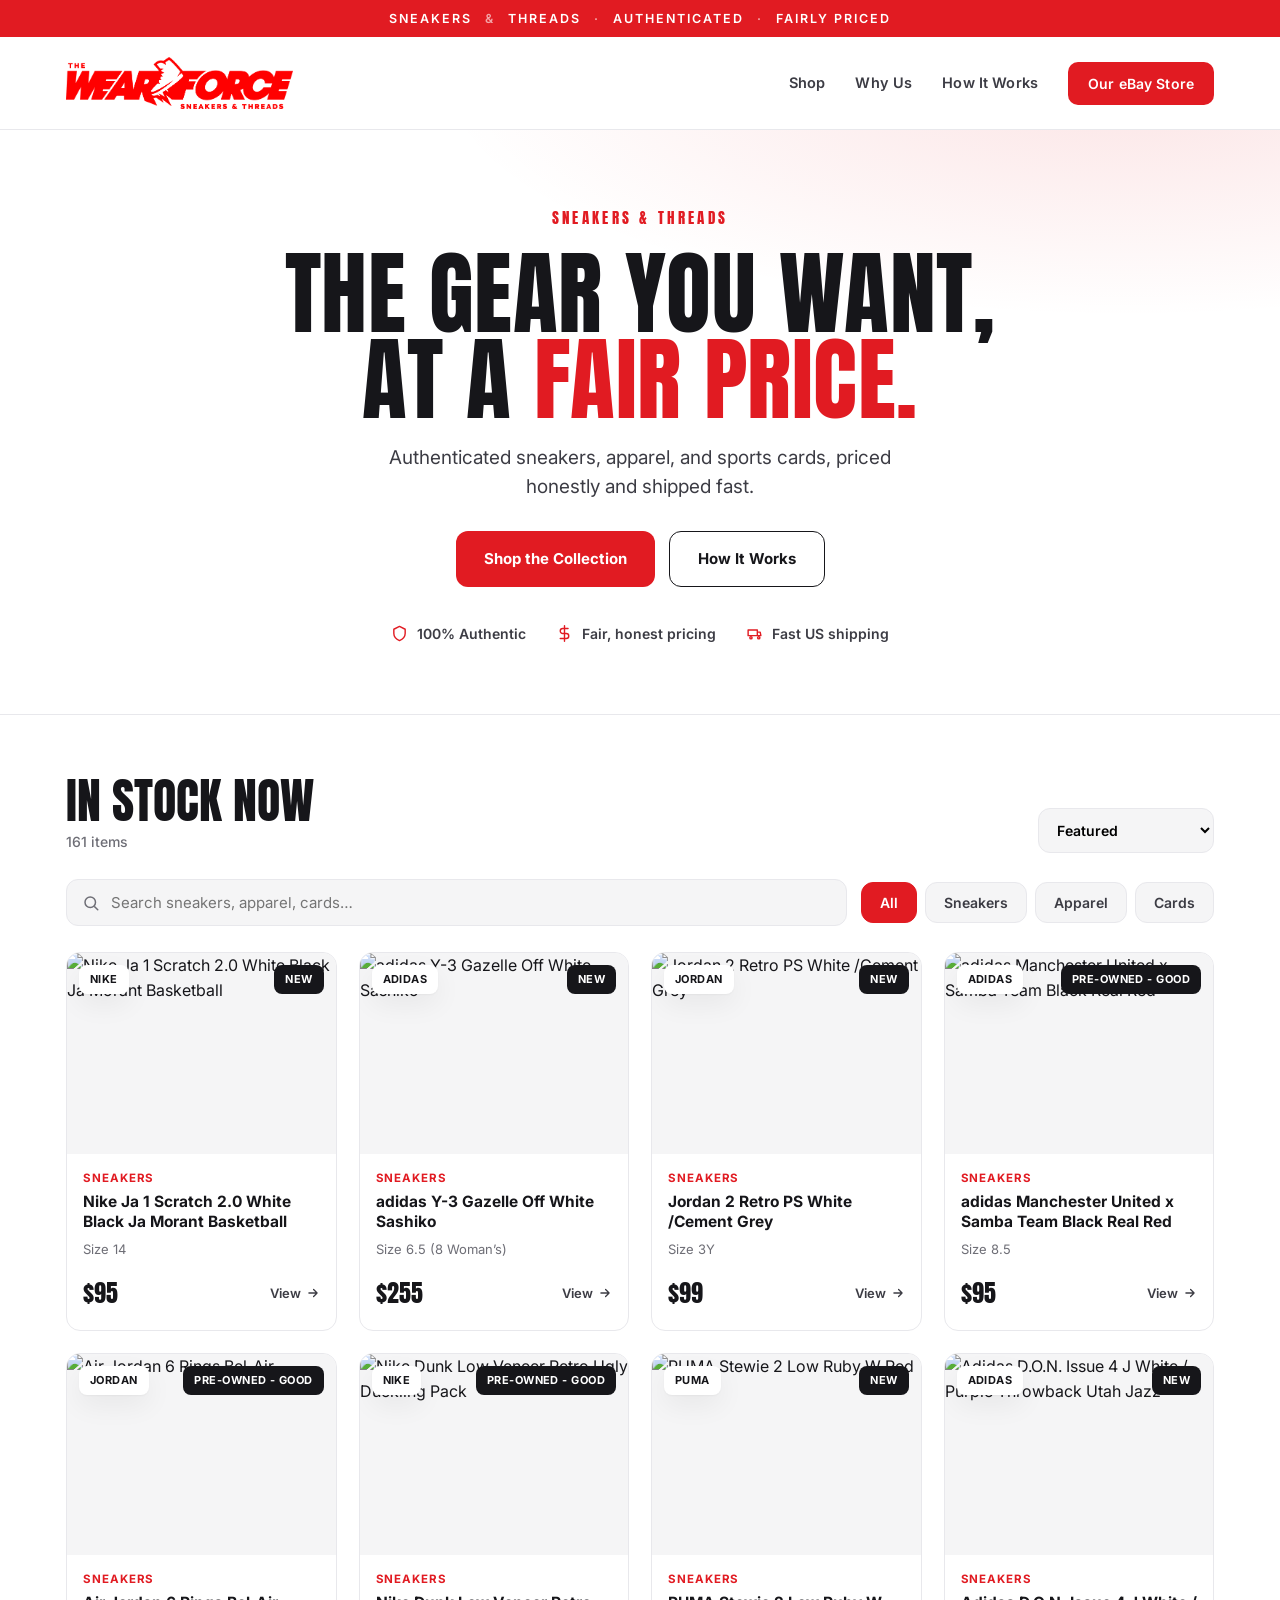
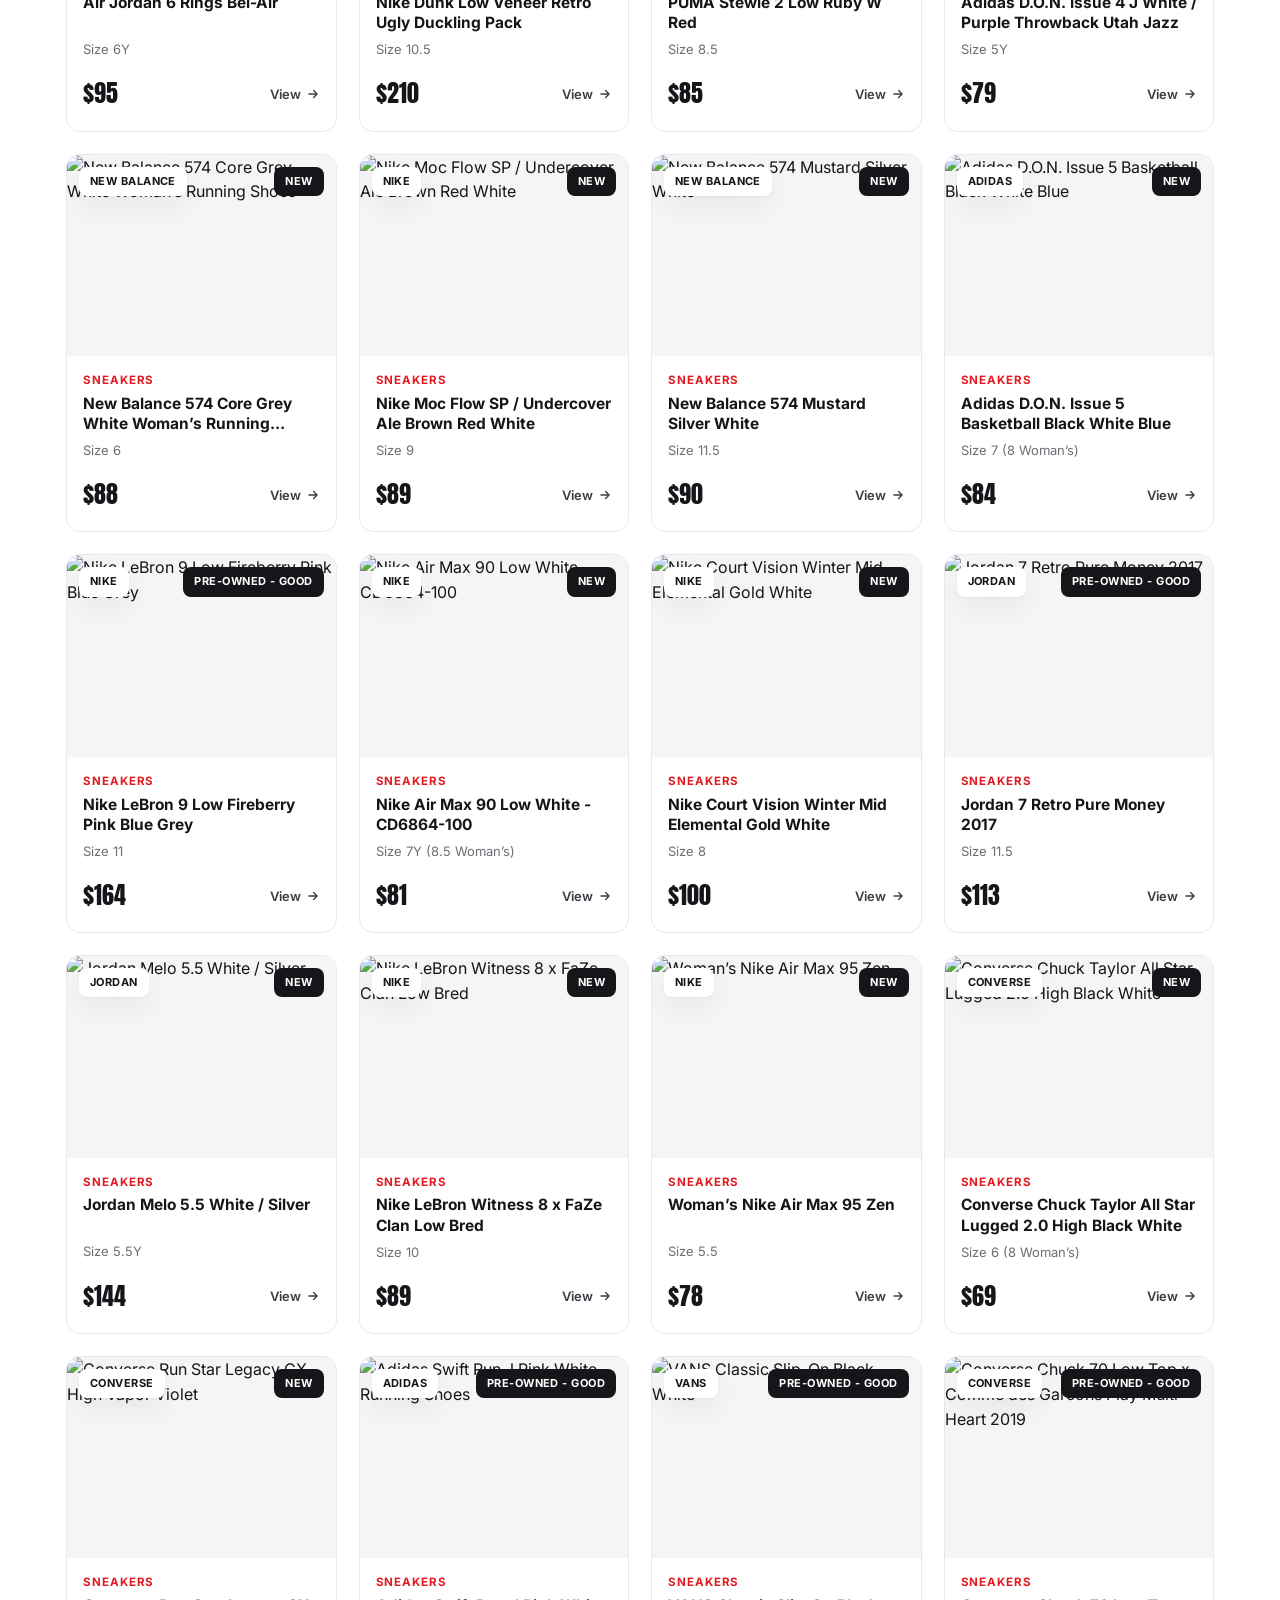
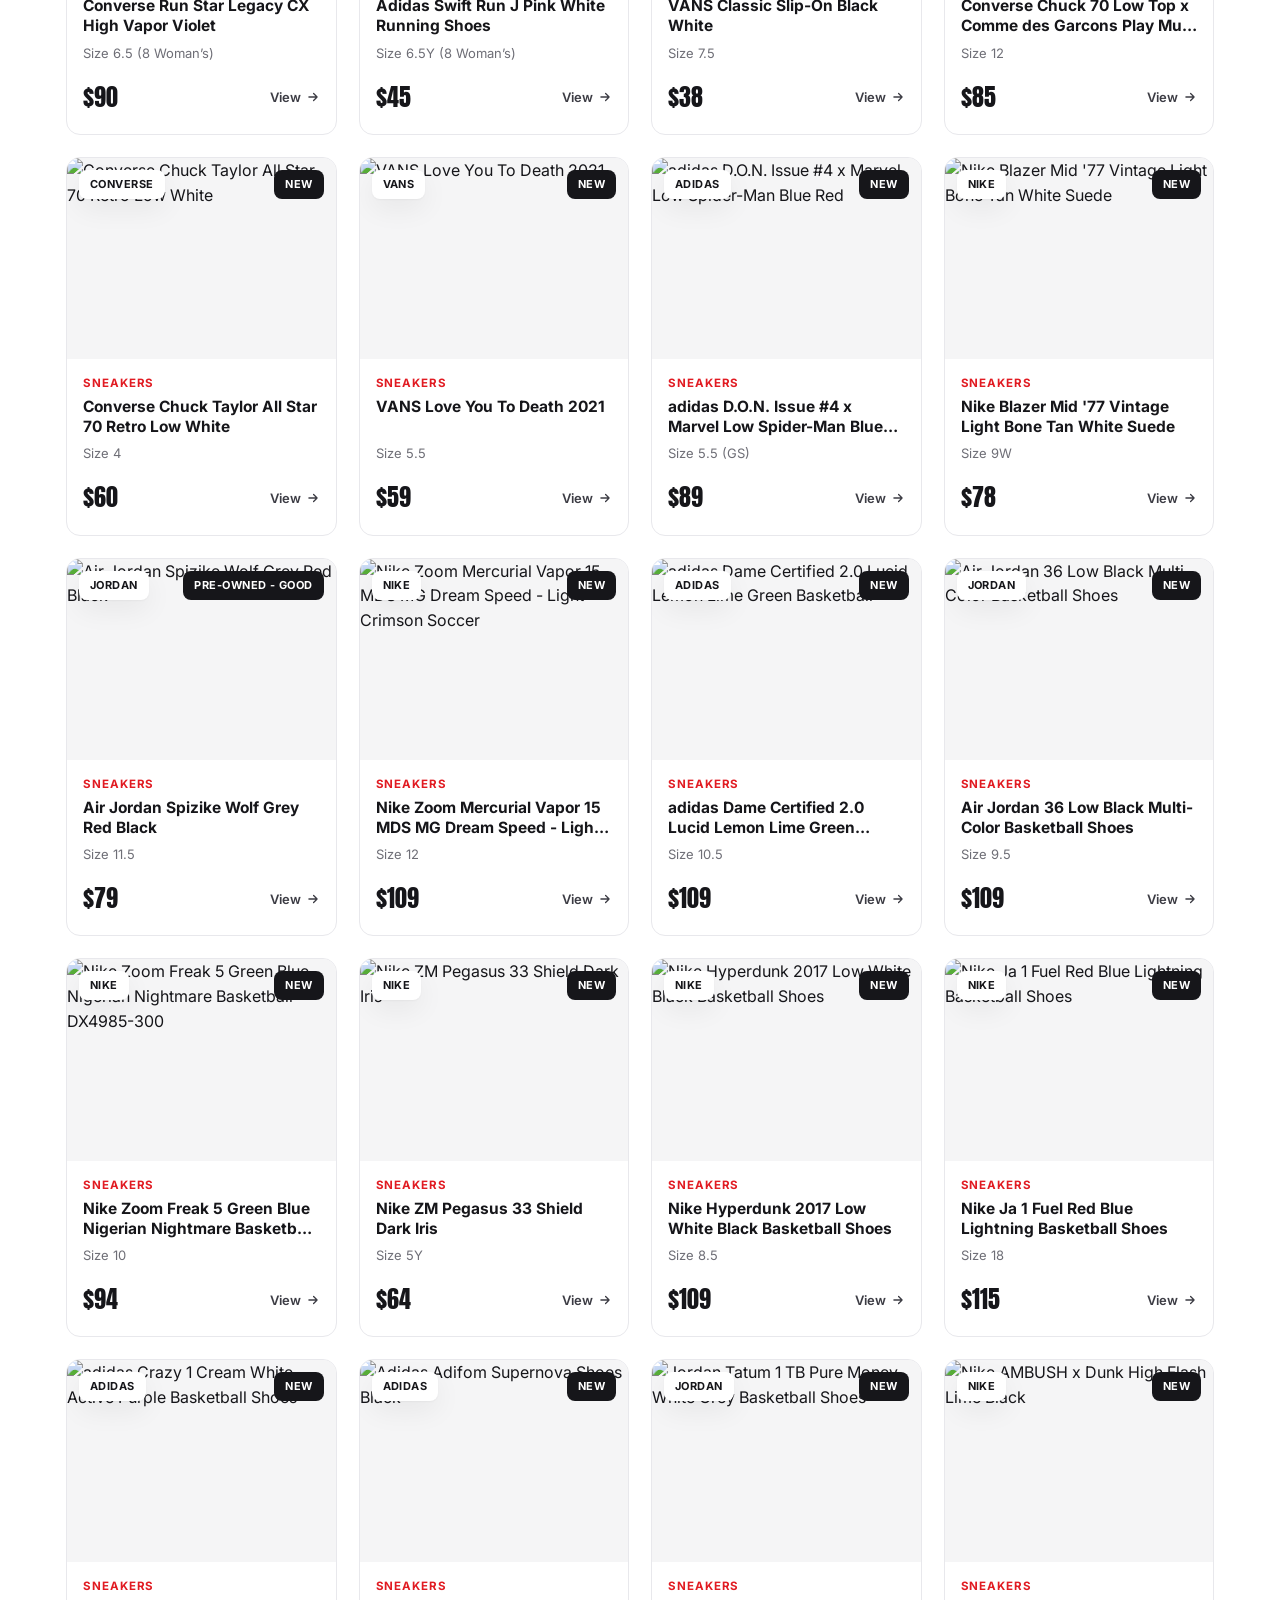
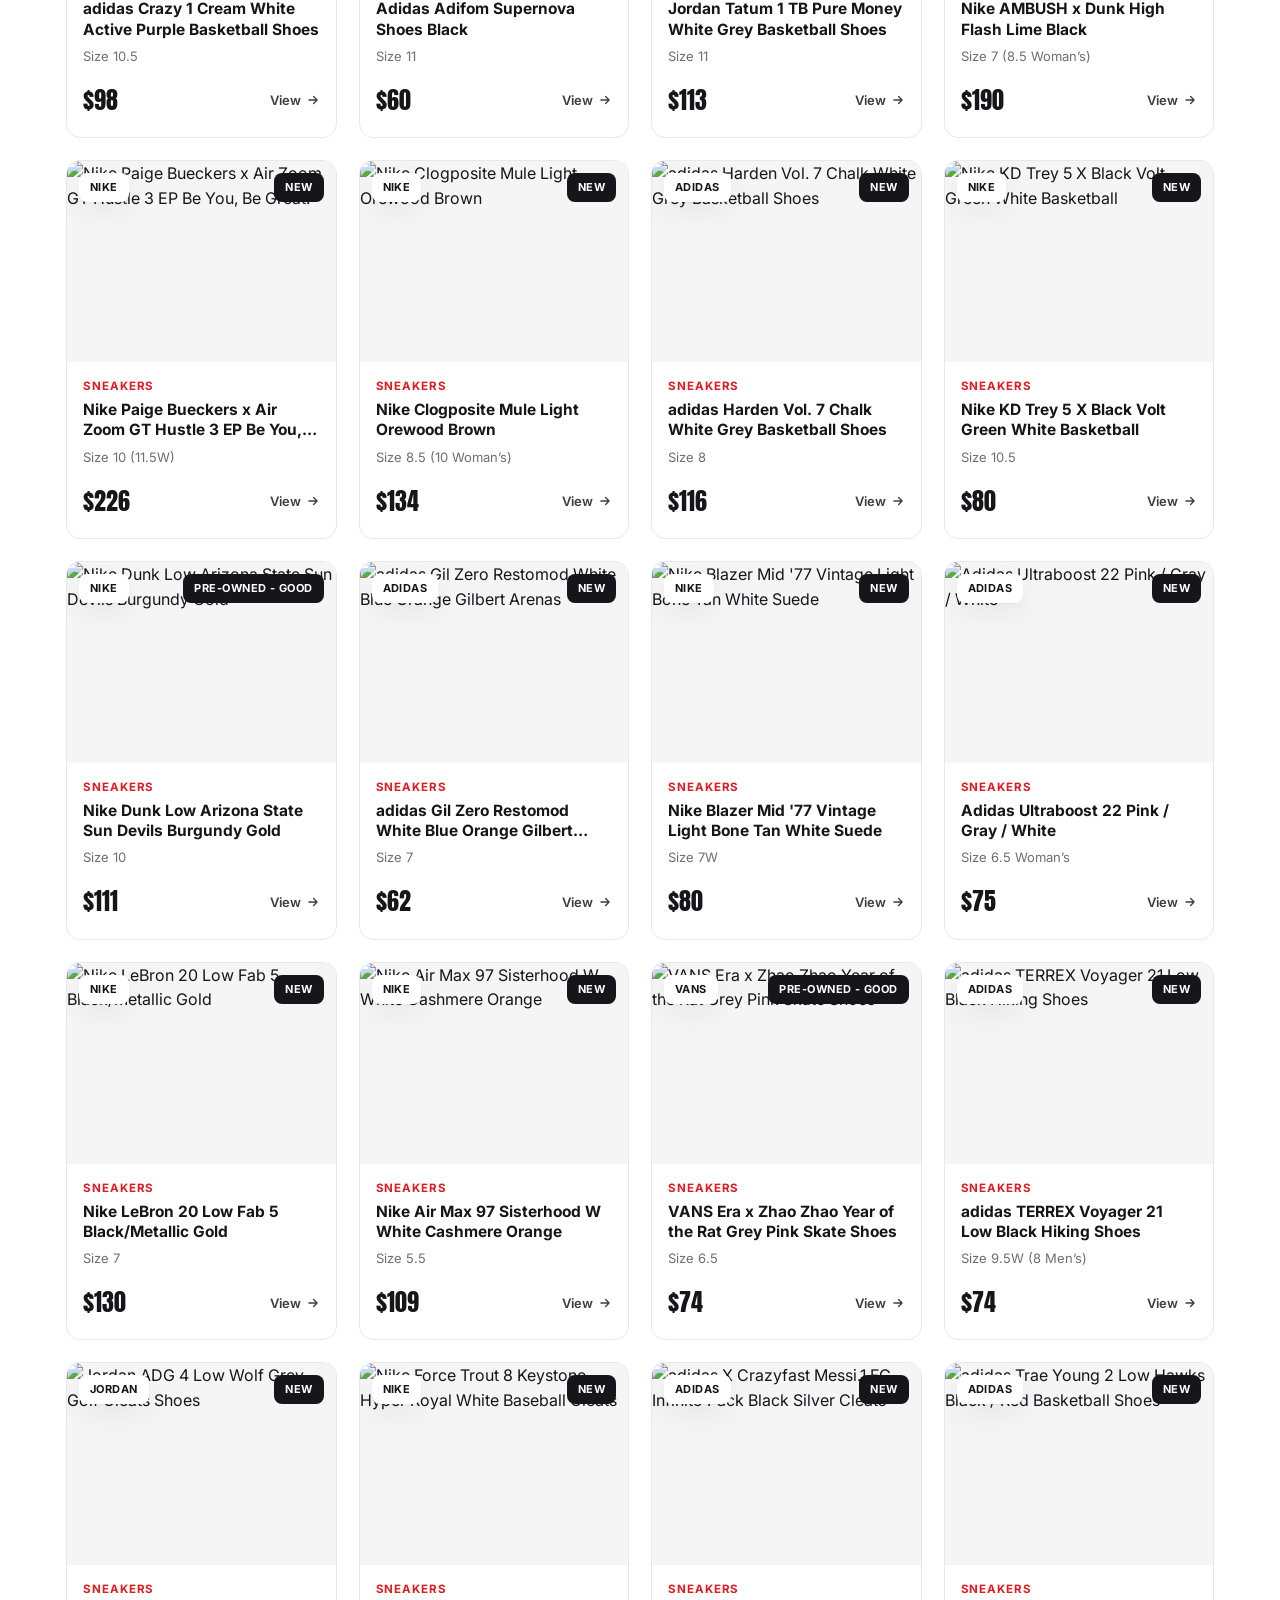
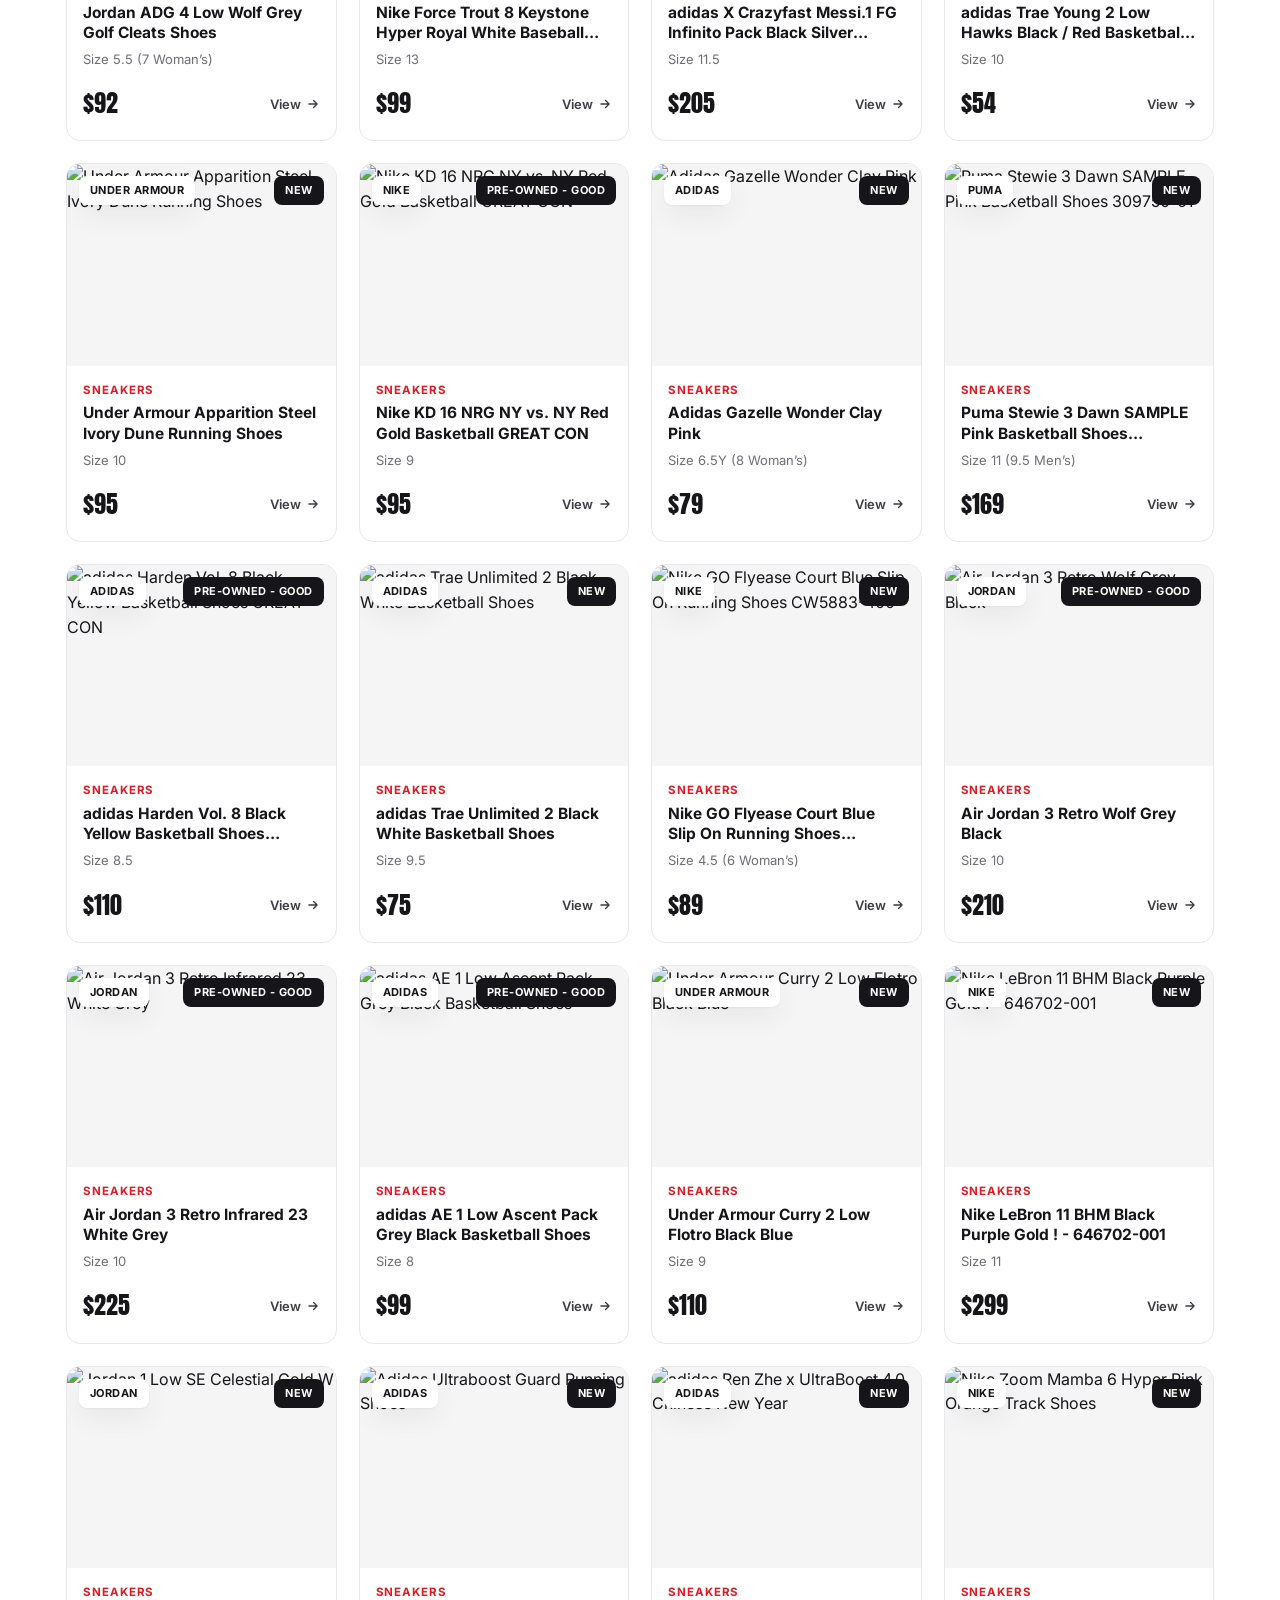
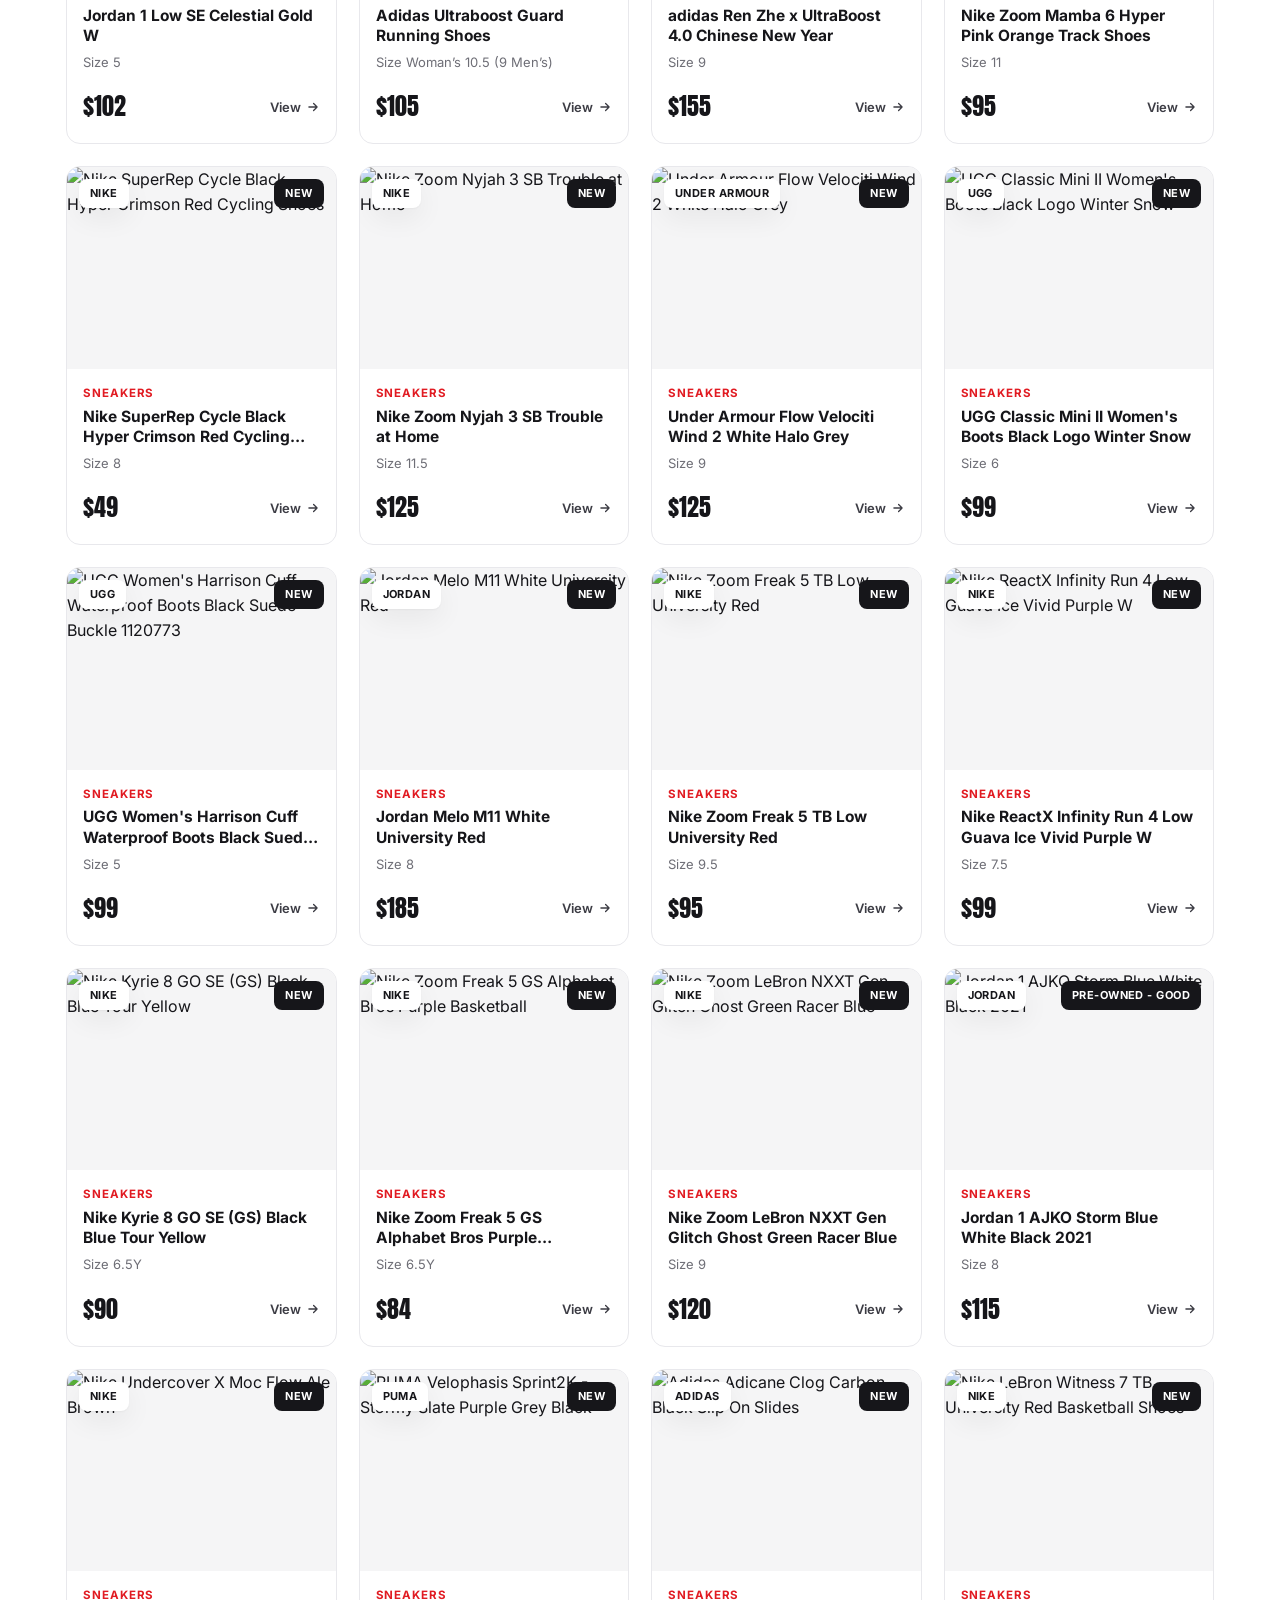
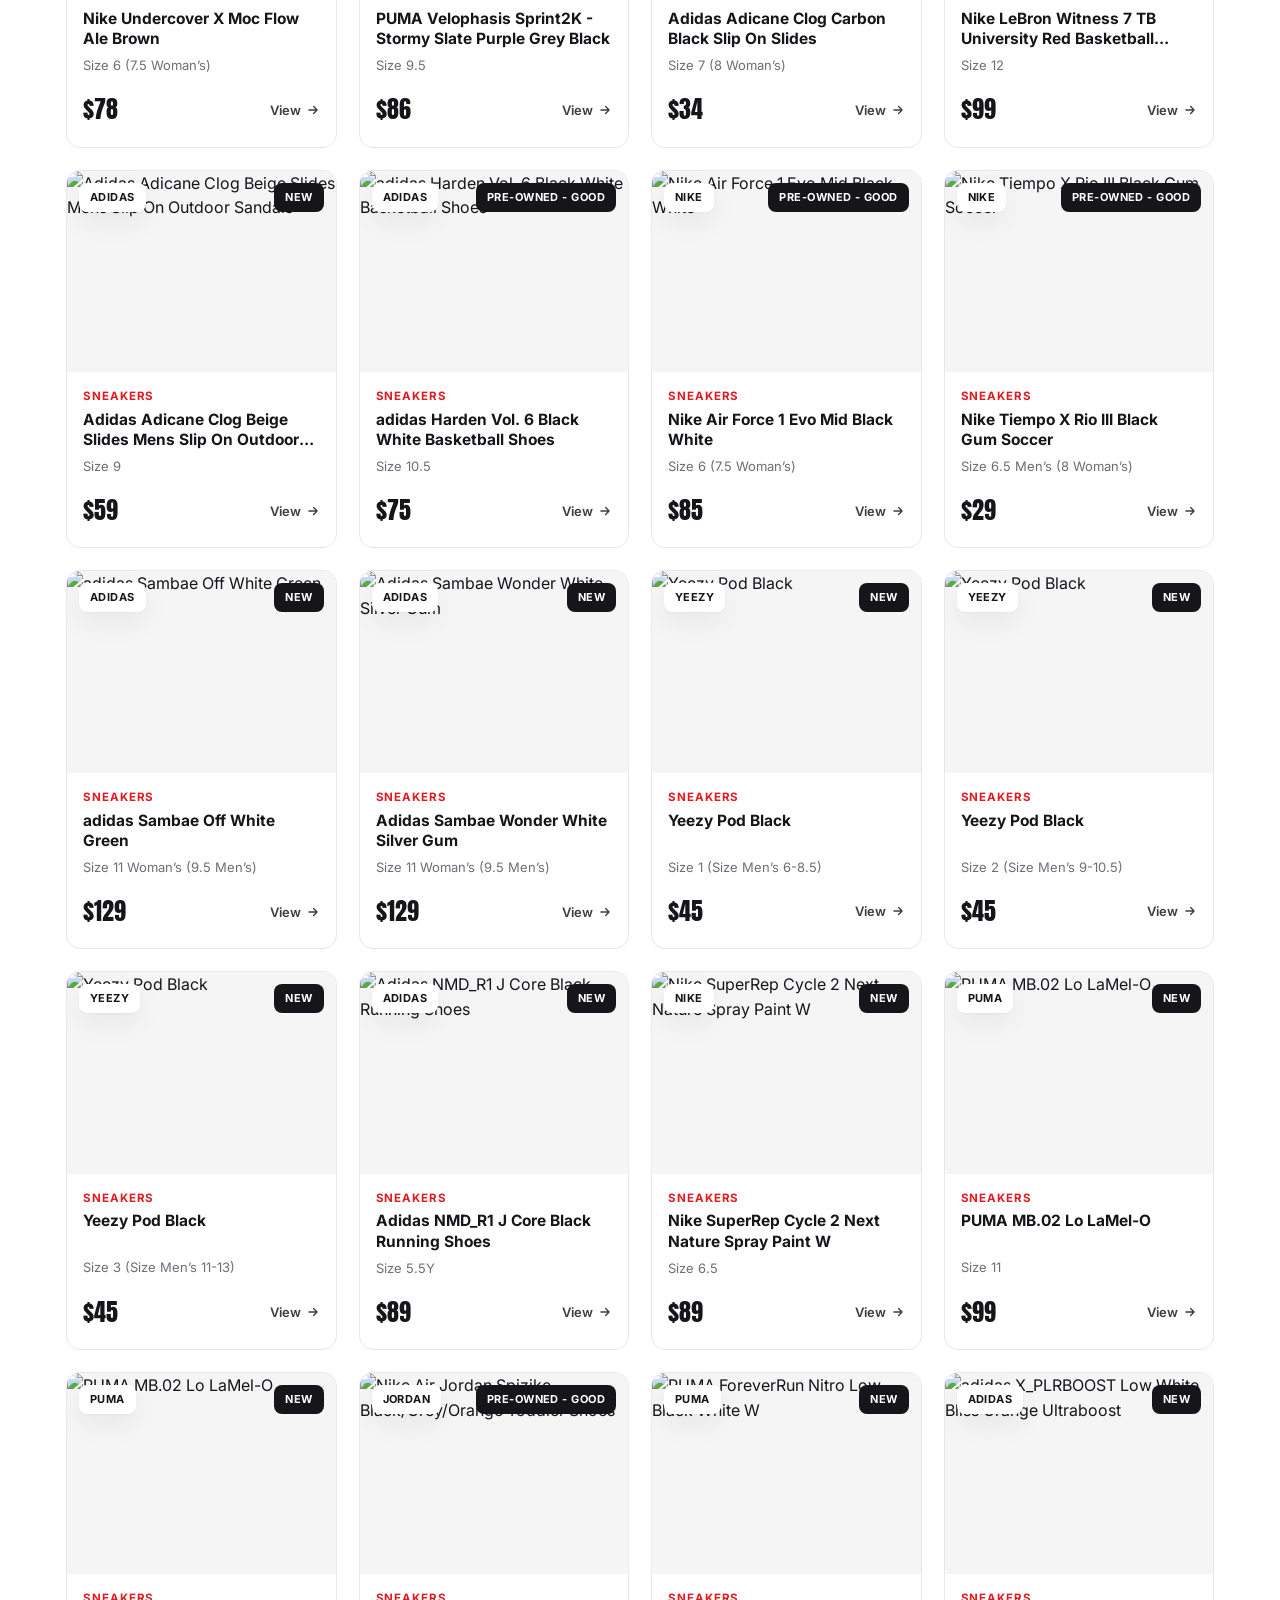
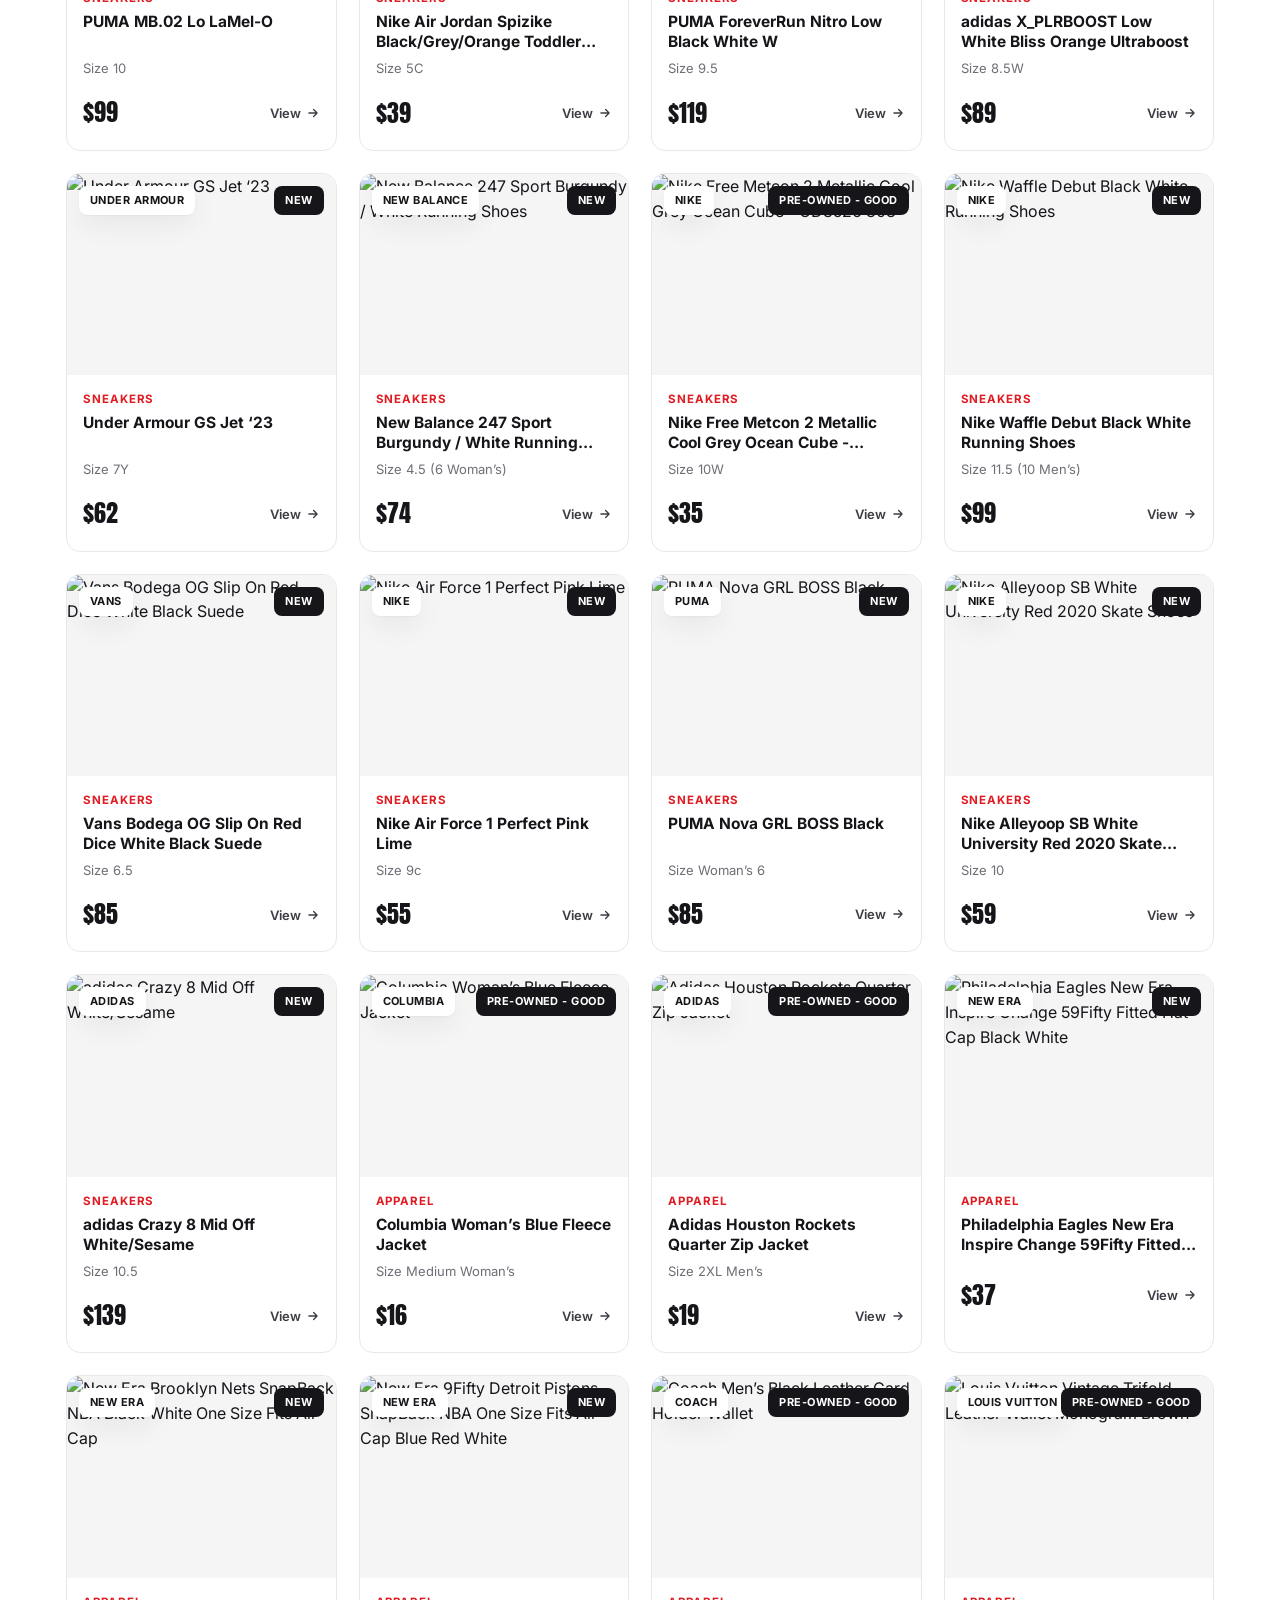
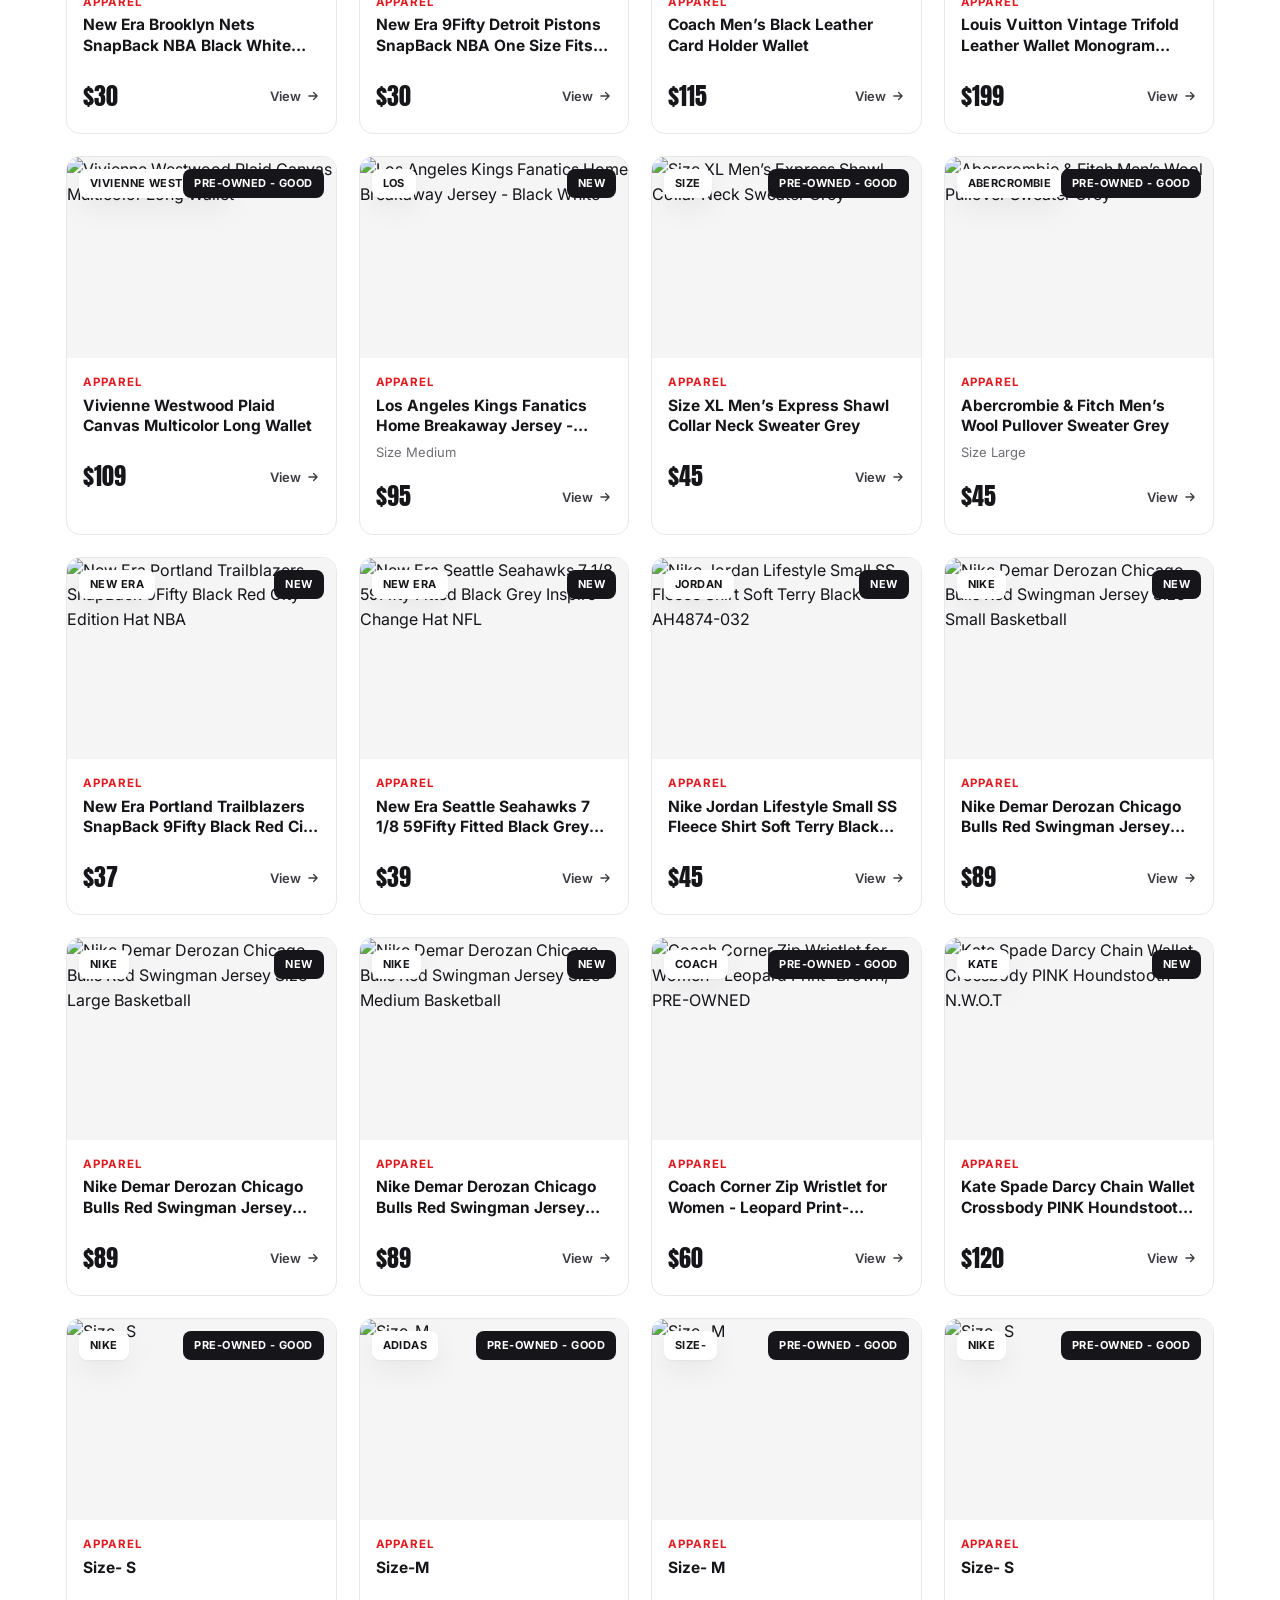
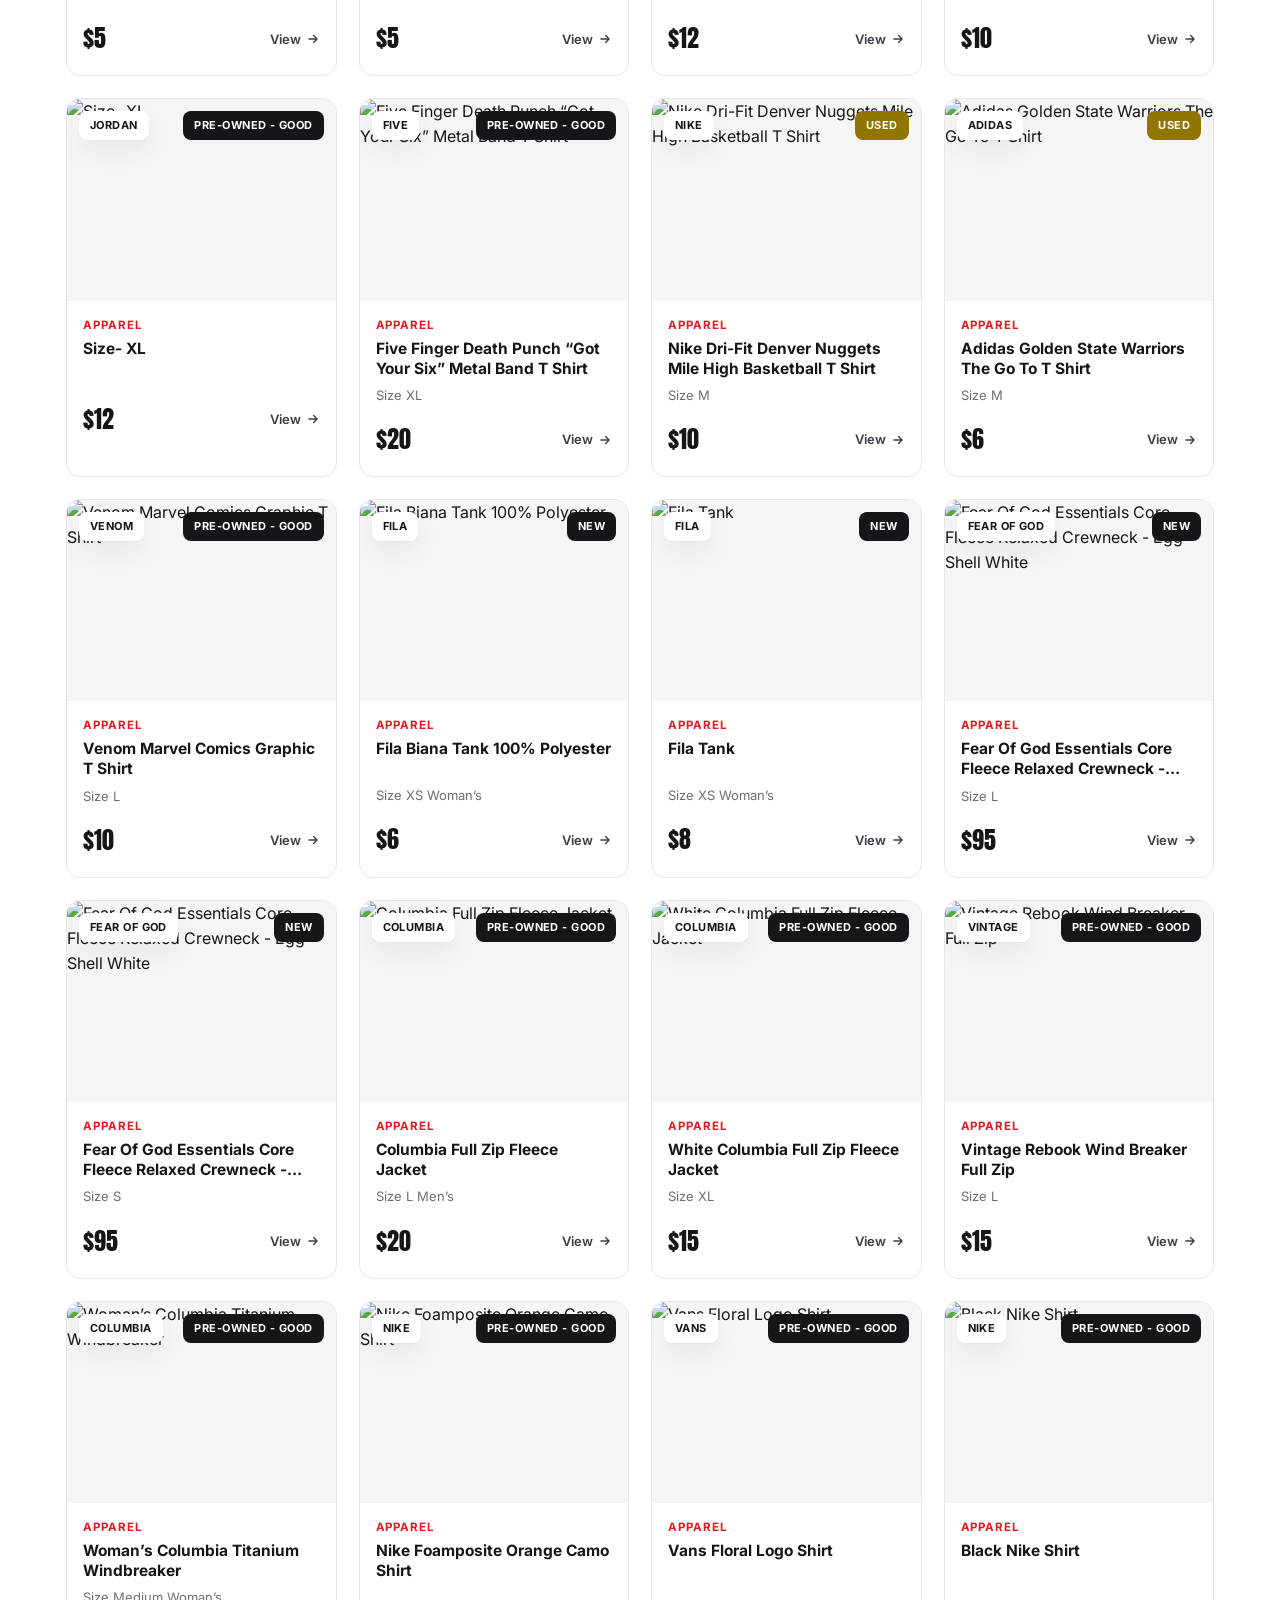
==== site/index.html @ 1d606cc2 "The Wearforce storefront + eBay auto-sync Static storefront that mirrors thewearforce eBay listings," ====
<!DOCTYPE html>
<html lang="en">
<head>
  <meta charset="UTF-8">
  <meta name="viewport" content="width=device-width, initial-scale=1.0">
  <title>The Wearforce — Sneakers & Threads</title>
  <meta name="description" content="The Wearforce: authenticated sneakers, apparel, and sports cards at fair, honest prices. Shipped fast with buyer protection on every order.">
  <link rel="preconnect" href="https://fonts.googleapis.com">
  <link rel="preconnect" href="https://fonts.gstatic.com" crossorigin>
  <link href="https://fonts.googleapis.com/css2?family=Anton&family=Inter:wght@400;500;600;700&display=swap" rel="stylesheet">
  <link rel="stylesheet" href="css/styles.css">
</head>
<body>

  <!-- Motto bar -->
  <div class="topbar">Sneakers <span class="dot">&amp;</span> Threads <span class="dot">·</span> Authenticated <span class="dot">·</span> Fairly Priced</div>

  <!-- Header -->
  <header class="site-header">
    <div class="wrap header-inner">
      <a class="brand-logo" href="index.html" aria-label="The Wearforce home">
        <img src="assets/wearforce-red.png" alt="The Wearforce — Sneakers & Threads">
      </a>
      <button class="nav-toggle" aria-label="Menu"><span></span><span></span><span></span></button>
      <nav class="main-nav">
        <a href="#shop">Shop</a>
        <a href="#why">Why Us</a>
        <a href="#how">How It Works</a>
        <a href="https://www.ebay.com/" target="_blank" rel="noopener" class="nav-ebay">Our eBay Store</a>
      </nav>
    </div>
  </header>

  <!-- Hero -->
  <section class="hero">
    <div class="wrap hero-inner">
      <span class="eyebrow">Sneakers &amp; Threads</span>
      <h1>The gear you want,<br>at a <span class="accent">fair price.</span></h1>
      <p>Authenticated sneakers, apparel, and sports cards, priced honestly and shipped fast.</p>
      <div class="hero-cta">
        <a href="#shop" class="btn btn-red">Shop the Collection</a>
        <a href="#how" class="btn btn-outline">How It Works</a>
      </div>
      <div class="hero-trust">
        <span>
          <svg width="17" height="17" viewBox="0 0 24 24" fill="none"><path d="M12 2l8 4v6c0 5-3.5 8-8 10-4.5-2-8-5-8-10V6l8-4z" stroke="currentColor" stroke-width="2" stroke-linejoin="round"/></svg>
          100% Authentic
        </span>
        <span>
          <svg width="17" height="17" viewBox="0 0 24 24" fill="none"><path d="M12 1v22M17 5H9.5a3.5 3.5 0 0 0 0 7h5a3.5 3.5 0 0 1 0 7H6" stroke="currentColor" stroke-width="2" stroke-linecap="round" stroke-linejoin="round"/></svg>
          Fair, honest pricing
        </span>
        <span>
          <svg width="17" height="17" viewBox="0 0 24 24" fill="none"><path d="M3 7h13v8H3zM16 10h4l1 5h-5z" stroke="currentColor" stroke-width="2" stroke-linejoin="round"/><circle cx="7" cy="18" r="1.6" stroke="currentColor" stroke-width="2"/><circle cx="18" cy="18" r="1.6" stroke="currentColor" stroke-width="2"/></svg>
          Fast US shipping
        </span>
      </div>
    </div>
  </section>

  <!-- Shop -->
  <section class="shop" id="shop">
    <div class="wrap">
      <div class="shop-head">
        <div>
          <h2>In Stock Now</h2>
          <div class="count" id="count">Loading…</div>
        </div>
        <div class="sort">
          <select id="sort" aria-label="Sort">
            <option value="featured">Featured</option>
            <option value="low">Price: Low to High</option>
            <option value="high">Price: High to Low</option>
          </select>
        </div>
      </div>

      <div class="toolbar">
        <div class="search">
          <svg width="18" height="18" viewBox="0 0 24 24" fill="none"><circle cx="11" cy="11" r="7" stroke="currentColor" stroke-width="2"/><path d="M21 21l-4-4" stroke="currentColor" stroke-width="2" stroke-linecap="round"/></svg>
          <input id="search" type="search" placeholder="Search sneakers, apparel, cards…" autocomplete="off">
        </div>
        <div class="chips" id="chips"></div>
      </div>

      <div class="grid" id="grid"></div>
    </div>
  </section>

  <!-- Why The Wearforce -->
  <section class="value" id="why">
    <div class="wrap">
      <div class="value-head">
        <h2>Why The Wearforce</h2>
        <p>Sneakers, threads, and cards from someone who actually cares about getting you a fair deal.</p>
      </div>
      <div class="value-grid">
        <div class="value-card">
          <div class="ic"><svg width="22" height="22" viewBox="0 0 24 24" fill="none"><path d="M12 1v22M17 5H9.5a3.5 3.5 0 0 0 0 7h5a3.5 3.5 0 0 1 0 7H6" stroke="currentColor" stroke-width="2" stroke-linecap="round" stroke-linejoin="round"/></svg></div>
          <h3>Fair prices, always</h3>
          <p>Honest pricing on the pieces you want. You get a good deal, not a markup for the hype.</p>
        </div>
        <div class="value-card">
          <div class="ic"><svg width="22" height="22" viewBox="0 0 24 24" fill="none"><path d="M12 2l8 4v6c0 5-3.5 8-8 10-4.5-2-8-5-8-10V6l8-4z" stroke="currentColor" stroke-width="2" stroke-linejoin="round"/><path d="M9 12l2 2 4-4" stroke="currentColor" stroke-width="2" stroke-linecap="round" stroke-linejoin="round"/></svg></div>
          <h3>Authentic, guaranteed</h3>
          <p>Every sneaker, piece of apparel, and card is checked before it ships. The real deal, every time.</p>
        </div>
        <div class="value-card">
          <div class="ic"><svg width="22" height="22" viewBox="0 0 24 24" fill="none"><path d="M3 7h13v8H3zM16 10h4l1 5h-5z" stroke="currentColor" stroke-width="2" stroke-linejoin="round"/><circle cx="7" cy="18" r="1.6" stroke="currentColor" stroke-width="2"/><circle cx="18" cy="18" r="1.6" stroke="currentColor" stroke-width="2"/></svg></div>
          <h3>Shipped fast</h3>
          <p>Most orders go out within one business day, with buyer protection on every purchase.</p>
        </div>
      </div>
    </div>
  </section>

  <!-- How it works -->
  <section class="shop" id="how">
    <div class="wrap">
      <div class="shop-head"><h2>How It Works</h2></div>
      <div class="value-grid">
        <div class="value-card">
          <div class="card-cat">Step 01</div>
          <h3 class="display" style="font-size:20px;margin:8px 0 7px;">Browse the collection</h3>
          <p style="color:var(--ink-soft);font-size:14.5px;margin:0;">Sneakers, threads, and cards in one place, updated automatically as new pieces land.</p>
        </div>
        <div class="value-card">
          <div class="card-cat">Step 02</div>
          <h3 class="display" style="font-size:20px;margin:8px 0 7px;">Tap buy</h3>
          <p style="color:var(--ink-soft);font-size:14.5px;margin:0;">Checkout is handled securely through our trusted marketplace partner.</p>
        </div>
        <div class="value-card">
          <div class="card-cat">Step 03</div>
          <h3 class="display" style="font-size:20px;margin:8px 0 7px;">Laced up fast</h3>
          <p style="color:var(--ink-soft);font-size:14.5px;margin:0;">Your order ships quick, fairly priced and backed by buyer protection.</p>
        </div>
      </div>
    </div>
  </section>

  <!-- Footer -->
  <footer class="site-footer">
    <div class="wrap">
      <div class="footer-top">
        <div class="footer-brand">
          <img src="assets/wearforce-white.png" alt="The Wearforce">
          <p>Sneakers &amp; threads. Authenticated sneakers, apparel, and sports cards at fair prices, shipped fast.</p>
        </div>
        <div class="footer-col">
          <h4>Shop</h4>
          <a href="#shop">Sneakers</a>
          <a href="#shop">Apparel</a>
          <a href="#shop">Cards</a>
          <a href="#shop">All Items</a>
        </div>
        <div class="footer-col">
          <h4>Company</h4>
          <a href="#why">Why Us</a>
          <a href="#how">How It Works</a>
          <a href="#">Authenticity</a>
          <a href="#">Contact</a>
        </div>
        <div class="footer-col">
          <h4>Find Us</h4>
          <a href="https://www.ebay.com/" target="_blank" rel="noopener">eBay Store</a>
          <a href="#">Instagram</a>
        </div>
      </div>
      <div class="footer-bottom">
        <span>© 2026 The Wearforce. All rights reserved.</span>
        <span>Sneakers &amp; Threads · Authenticity guaranteed.</span>
      </div>
    </div>
  </footer>

  <script src="js/store.js"></script>
</body>
</html>
---- site/css/styles.css ----
/* ============================================================
   THE WEARFORCE — storefront styles
   Look: bold red & white retail. White base, red as the signature.
   Type: Anton (display) + Inter (body).
   ============================================================ */

:root {
  --red: #E11B22;
  --red-dark: #B5141A;
  --red-deep: #A8121A;
  --ink: #16161A;
  --ink-soft: #3C3C44;
  --paper: #FFFFFF;
  --bg: #FFFFFF;
  --soft: #F5F5F6;        /* subtle grey fill on white */
  --muted: #6E6E76;
  --line: #E8E8EC;        /* neutral hairline */
  --radius: 14px;
  --shadow: 0 1px 2px rgba(0,0,0,.04), 0 10px 28px rgba(0,0,0,.06);
  --shadow-lg: 0 18px 48px rgba(0,0,0,.14);
  --max: 1200px;
  --font-display: "Anton", system-ui, sans-serif;
  --font-body: "Inter", system-ui, -apple-system, sans-serif;
}

* { box-sizing: border-box; }
html { scroll-behavior: smooth; }
body {
  margin: 0;
  font-family: var(--font-body);
  color: var(--ink);
  background: var(--bg);
  -webkit-font-smoothing: antialiased;
  line-height: 1.55;
}
a { color: inherit; text-decoration: none; }
img { max-width: 100%; display: block; }

.wrap { width: 100%; max-width: var(--max); margin: 0 auto; padding: 0 26px; }
.display { font-family: var(--font-display); font-weight: 400; text-transform: uppercase; letter-spacing: .01em; line-height: .98; }

/* ---------- Top motto bar ---------- */
.topbar {
  background: var(--red);
  color: #fff;
  text-align: center;
  font-size: 12.5px;
  font-weight: 600;
  letter-spacing: .16em;
  text-transform: uppercase;
  padding: 9px 16px;
}
.topbar .dot { color: rgba(255,255,255,.6); margin: 0 8px; }

/* ---------- Header ---------- */
.site-header {
  position: sticky;
  top: 0;
  z-index: 50;
  background: rgba(255,255,255,.92);
  backdrop-filter: saturate(180%) blur(12px);
  border-bottom: 1px solid var(--line);
}
.header-inner {
  display: flex;
  align-items: center;
  justify-content: space-between;
  gap: 24px;
  height: 92px;
}
.brand-logo img { height: 52px; width: auto; }
.main-nav { display: flex; align-items: center; gap: 30px; }
.main-nav a {
  font-weight: 600;
  font-size: 14.5px;
  letter-spacing: .01em;
  color: var(--ink-soft);
  transition: color .15s;
}
.main-nav a:hover { color: var(--red); }
.nav-ebay {
  background: var(--red);
  color: #fff !important;
  padding: 11px 20px;
  border-radius: 10px;
  font-size: 14px !important;
  transition: background .15s, transform .12s;
}
.nav-ebay:hover { background: var(--red-dark); transform: translateY(-1px); }
.nav-toggle { display: none; background: none; border: 0; cursor: pointer; padding: 6px; }
.nav-toggle span { display: block; width: 24px; height: 2px; background: var(--ink); margin: 5px 0; }

/* ---------- Hero ---------- */
.hero {
  position: relative;
  background:
    radial-gradient(90% 70% at 88% -10%, rgba(225,27,34,.12), transparent 60%),
    var(--paper);
  text-align: center;
  border-bottom: 1px solid var(--line);
}
.hero-inner { position: relative; padding: 76px 0 70px; max-width: 800px; margin: 0 auto; }
.hero .eyebrow {
  display: inline-block;
  font-family: var(--font-display);
  font-weight: 400;
  font-size: 15px;
  letter-spacing: .22em;
  text-transform: uppercase;
  color: var(--red);
  margin-bottom: 20px;
}
.hero h1 {
  font-family: var(--font-display);
  font-weight: 400;
  text-transform: uppercase;
  letter-spacing: .005em;
  font-size: clamp(44px, 7.4vw, 92px);
  line-height: .94;
  margin: 0 0 20px;
}
.hero h1 .accent { color: var(--red); }
.hero p {
  font-size: clamp(16px, 2.1vw, 19px);
  color: var(--ink-soft);
  max-width: 540px;
  margin: 0 auto 30px;
}
.hero-cta { display: flex; gap: 14px; flex-wrap: wrap; justify-content: center; }
.hero-trust {
  display: flex;
  gap: 12px 30px;
  flex-wrap: wrap;
  justify-content: center;
  margin-top: 36px;
  font-size: 14px;
  font-weight: 600;
  color: var(--ink-soft);
}
.hero-trust span { display: inline-flex; align-items: center; gap: 9px; }
.hero-trust svg { color: var(--red); flex: none; }

/* ---------- Buttons ---------- */
.btn {
  display: inline-flex;
  align-items: center;
  justify-content: center;
  gap: 10px;
  font-family: var(--font-body);
  font-weight: 700;
  font-size: 15px;
  padding: 15px 28px;
  border-radius: 12px;
  border: 0;
  cursor: pointer;
  transition: transform .12s ease, background .15s, box-shadow .15s, border-color .15s, color .15s;
}
.btn:active { transform: translateY(1px); }
.btn-red { background: var(--red); color: #fff; }
.btn-red:hover { background: var(--red-dark); box-shadow: 0 10px 26px rgba(225,27,34,.3); }
.btn-outline { background: transparent; color: var(--ink); border: 1.5px solid var(--ink); }
.btn-outline:hover { background: var(--ink); color: #fff; }
.btn-white { background: #fff; color: var(--red); }
.btn-white:hover { background: #fff; box-shadow: 0 10px 26px rgba(0,0,0,.18); }
.btn-block { width: 100%; }

/* ---------- Shop ---------- */
.shop { padding: 62px 0 96px; background: var(--paper); }
.shop.alt { background: var(--soft); }
.shop-head {
  display: flex;
  align-items: flex-end;
  justify-content: space-between;
  flex-wrap: wrap;
  gap: 16px;
  margin-bottom: 26px;
}
.shop-head h2 {
  font-family: var(--font-display);
  font-weight: 400;
  text-transform: uppercase;
  font-size: clamp(30px, 5vw, 48px);
  margin: 0;
  line-height: 1;
}
.shop-head .count { color: var(--muted); font-weight: 500; font-size: 14px; margin-top: 6px; }

.toolbar { display: flex; gap: 14px; flex-wrap: wrap; align-items: center; margin-bottom: 26px; }
.search { position: relative; flex: 1 1 260px; min-width: 220px; }
.search svg { position: absolute; left: 16px; top: 50%; transform: translateY(-50%); color: var(--muted); }
.search input {
  width: 100%;
  padding: 13px 16px 13px 44px;
  border: 1px solid var(--line);
  border-radius: 12px;
  font-size: 15px;
  font-family: inherit;
  background: var(--soft);
  transition: border-color .15s, box-shadow .15s, background .15s;
}
.search input:focus {
  outline: none;
  background: #fff;
  border-color: var(--red);
  box-shadow: 0 0 0 4px rgba(225,27,34,.12);
}
.chips { display: flex; gap: 8px; flex-wrap: wrap; }
.chip {
  border: 1px solid var(--line);
  background: var(--soft);
  color: var(--ink-soft);
  font-family: inherit;
  font-weight: 600;
  font-size: 14px;
  padding: 11px 18px;
  border-radius: 12px;
  cursor: pointer;
  transition: all .15s;
}
.chip:hover { border-color: var(--ink); color: var(--ink); }
.chip.active { background: var(--red); color: #fff; border-color: var(--red); }
.sort select {
  font-family: inherit;
  font-weight: 600;
  font-size: 14px;
  padding: 12px 14px;
  border: 1px solid var(--line);
  border-radius: 12px;
  background: var(--soft);
  cursor: pointer;
}

/* ---------- Product grid ---------- */
.grid { display: grid; grid-template-columns: repeat(auto-fill, minmax(250px, 1fr)); gap: 22px; }
.card {
  background: #fff;
  border: 1px solid var(--line);
  border-radius: var(--radius);
  overflow: hidden;
  transition: transform .18s ease, box-shadow .18s ease, border-color .18s;
  display: flex;
  flex-direction: column;
}
.card:hover { transform: translateY(-4px); box-shadow: var(--shadow-lg); border-color: transparent; }
.card-media {
  position: relative;
  aspect-ratio: 4 / 3;
  display: flex;
  align-items: center;
  justify-content: center;
  overflow: hidden;
  background: var(--soft);
}
.card-media img { width: 100%; height: 100%; object-fit: cover; }
.ph { width: 100%; height: 100%; display: flex; align-items: center; justify-content: center; }
.ph svg { width: 52%; height: 52%; opacity: .92; }
.badge {
  position: absolute;
  font-size: 11px;
  font-weight: 700;
  letter-spacing: .04em;
  text-transform: uppercase;
  padding: 6px 11px;
  border-radius: 8px;
}
.badge-brand { top: 12px; left: 12px; background: #fff; color: var(--ink); box-shadow: var(--shadow); }
.badge-cond { top: 12px; right: 12px; background: var(--ink); color: #fff; }
.badge-cond.used { background: #927400; }
.card-body { padding: 16px 16px 18px; display: flex; flex-direction: column; gap: 4px; flex: 1; }
.card-cat { font-size: 11.5px; font-weight: 700; color: var(--red); letter-spacing: .08em; text-transform: uppercase; }
.card-title {
  font-family: var(--font-body);
  font-weight: 700;
  font-size: 15.5px;
  line-height: 1.3;
  color: var(--ink);
  display: -webkit-box;
  -webkit-line-clamp: 2;
  -webkit-box-orient: vertical;
  overflow: hidden;
  min-height: 40px;
}
.card-meta { font-size: 13px; color: var(--muted); margin-top: 2px; }
.card-foot { display: flex; align-items: center; justify-content: space-between; margin-top: 12px; }
.card-price { font-family: var(--font-display); font-weight: 400; font-size: 24px; }
.card-go {
  font-size: 13px; font-weight: 600; color: var(--ink-soft);
  display: inline-flex; align-items: center; gap: 5px;
  transition: gap .15s, color .15s;
}
.card:hover .card-go { color: var(--red); gap: 9px; }
.empty { text-align: center; padding: 60px 20px; color: var(--muted); grid-column: 1 / -1; }

/* ---------- Value band (red) ---------- */
.value { background: var(--red); color: #fff; padding: 74px 0; }
.value-head { text-align: center; max-width: 660px; margin: 0 auto 40px; }
.value-head h2 {
  font-family: var(--font-display); font-weight: 400; text-transform: uppercase;
  font-size: clamp(28px, 4.4vw, 46px); margin: 0 0 12px; line-height: 1;
}
.value-head p { color: rgba(255,255,255,.9); margin: 0; font-size: 16.5px; }
.value-grid { display: grid; grid-template-columns: repeat(3, 1fr); gap: 18px; }
.value-card { background: #fff; color: var(--ink); border-radius: var(--radius); padding: 30px 26px; box-shadow: var(--shadow); }
.value-card .ic {
  width: 46px; height: 46px; border-radius: 12px;
  background: rgba(225,27,34,.1); color: var(--red);
  display: flex; align-items: center; justify-content: center;
  margin-bottom: 16px;
}
.value-card h3 { font-family: var(--font-display); font-weight: 400; text-transform: uppercase; font-size: 21px; margin: 0 0 7px; letter-spacing: .01em; }
.value-card p { color: var(--ink-soft); font-size: 14.5px; margin: 0; }

/* ---------- Footer (red) ---------- */
.site-footer { background: var(--red-dark); color: rgba(255,255,255,.82); padding: 64px 0 36px; }
.footer-top {
  display: grid;
  grid-template-columns: 1.6fr 1fr 1fr 1fr;
  gap: 40px;
  padding-bottom: 44px;
  border-bottom: 1px solid rgba(255,255,255,.18);
}
.footer-brand img { height: 44px; margin-bottom: 18px; }
.footer-brand p { font-size: 14.5px; max-width: 300px; line-height: 1.65; }
.footer-col h4 { color: #fff; font-size: 12px; letter-spacing: .12em; text-transform: uppercase; margin: 4px 0 16px; }
.footer-col a { display: block; font-size: 14.5px; padding: 6px 0; transition: color .15s; }
.footer-col a:hover { color: #fff; }
.footer-bottom {
  display: flex; justify-content: space-between; flex-wrap: wrap; gap: 12px;
  padding-top: 26px; font-size: 13px;
}

/* ---------- Product detail ---------- */
.pd { background: var(--paper); padding: 32px 0 90px; }
.crumbs { font-size: 13.5px; color: var(--muted); margin-bottom: 24px; }
.crumbs a:hover { color: var(--red); }
.pd-grid { display: grid; grid-template-columns: 1.1fr 1fr; gap: 56px; align-items: start; }
.pd-media {
  background: var(--soft);
  border: 1px solid var(--line);
  border-radius: var(--radius);
  aspect-ratio: 4 / 3;
  display: flex; align-items: center; justify-content: center;
  overflow: hidden; position: relative;
}
.pd-media img { width: 100%; height: 100%; object-fit: cover; }
.pd-media .ph svg { width: 46%; height: 46%; }
.pd-info { padding-top: 6px; }
.pd-cat { color: var(--red); font-weight: 700; letter-spacing: .08em; text-transform: uppercase; font-size: 12.5px; }
.pd-info h1 {
  font-family: var(--font-display); font-weight: 400; text-transform: uppercase; letter-spacing: .005em;
  font-size: clamp(28px, 4vw, 44px); margin: 8px 0 16px; line-height: 1;
}
.pd-tags { display: flex; gap: 10px; flex-wrap: wrap; margin-bottom: 20px; }
.tag { font-size: 13px; font-weight: 600; background: var(--soft); border: 1px solid var(--line); padding: 8px 14px; border-radius: 10px; }
.pd-price { font-family: var(--font-display); font-weight: 400; font-size: 46px; margin: 6px 0 4px; }
.pd-price small { font-family: var(--font-body); font-size: 14px; font-weight: 500; color: var(--muted); }
.pd-desc { color: var(--ink-soft); margin: 18px 0 26px; font-size: 15.5px; line-height: 1.7; }
.pd-buy { margin: 8px 0 14px; }
.pd-secure { display: flex; align-items: center; gap: 9px; font-size: 13px; color: var(--muted); margin-bottom: 26px; }
.pd-secure svg { color: var(--red); flex: none; }
.pd-points { border-top: 1px solid var(--line); padding-top: 22px; display: grid; gap: 14px; }
.pd-point { display: flex; gap: 12px; align-items: flex-start; font-size: 14px; }
.pd-point svg { color: var(--red); flex: none; margin-top: 1px; }
.pd-point strong { display: block; color: var(--ink); margin-bottom: 1px; }

/* ---------- Responsive ---------- */
@media (max-width: 860px) {
  .pd-grid { grid-template-columns: 1fr; gap: 28px; }
  .value-grid { grid-template-columns: 1fr; }
  .footer-top { grid-template-columns: 1fr 1fr; gap: 28px; }
  .footer-brand { grid-column: 1 / -1; }
}
@media (max-width: 680px) {
  .header-inner { height: 76px; }
  .brand-logo img { height: 40px; }
  .main-nav {
    position: fixed;
    inset: 76px 0 auto 0;
    background: #fff;
    flex-direction: column;
    align-items: flex-start;
    gap: 0;
    padding: 8px 26px 20px;
    border-bottom: 1px solid var(--line);
    box-shadow: var(--shadow);
    transform: translateY(-130%);
    transition: transform .25s ease;
  }
  .main-nav.open { transform: translateY(0); }
  .main-nav a { width: 100%; padding: 14px 0; font-size: 16px; }
  .nav-ebay { padding: 14px 0; border-radius: 0; background: none; color: var(--red) !important; }
  .nav-toggle { display: block; }
  .hero-inner { padding: 56px 0 52px; }
  .footer-top { grid-template-columns: 1fr; }
}
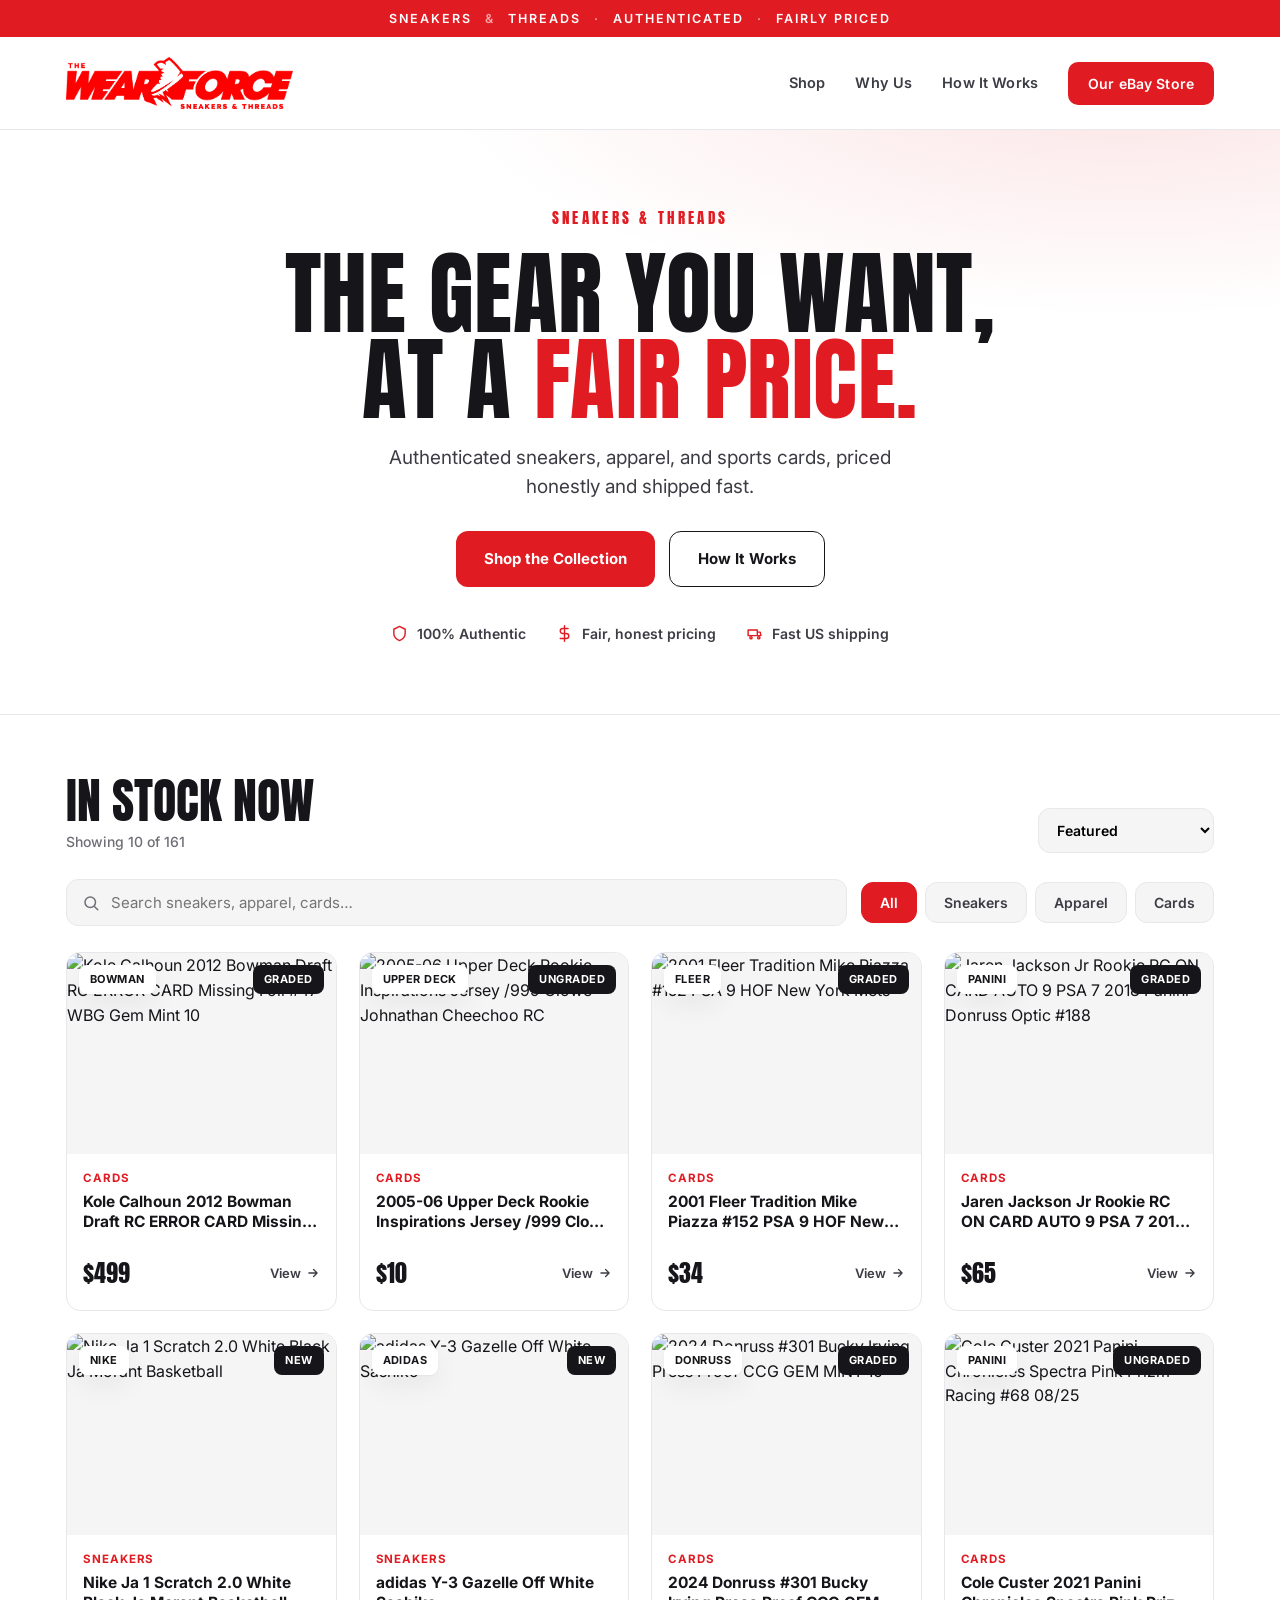
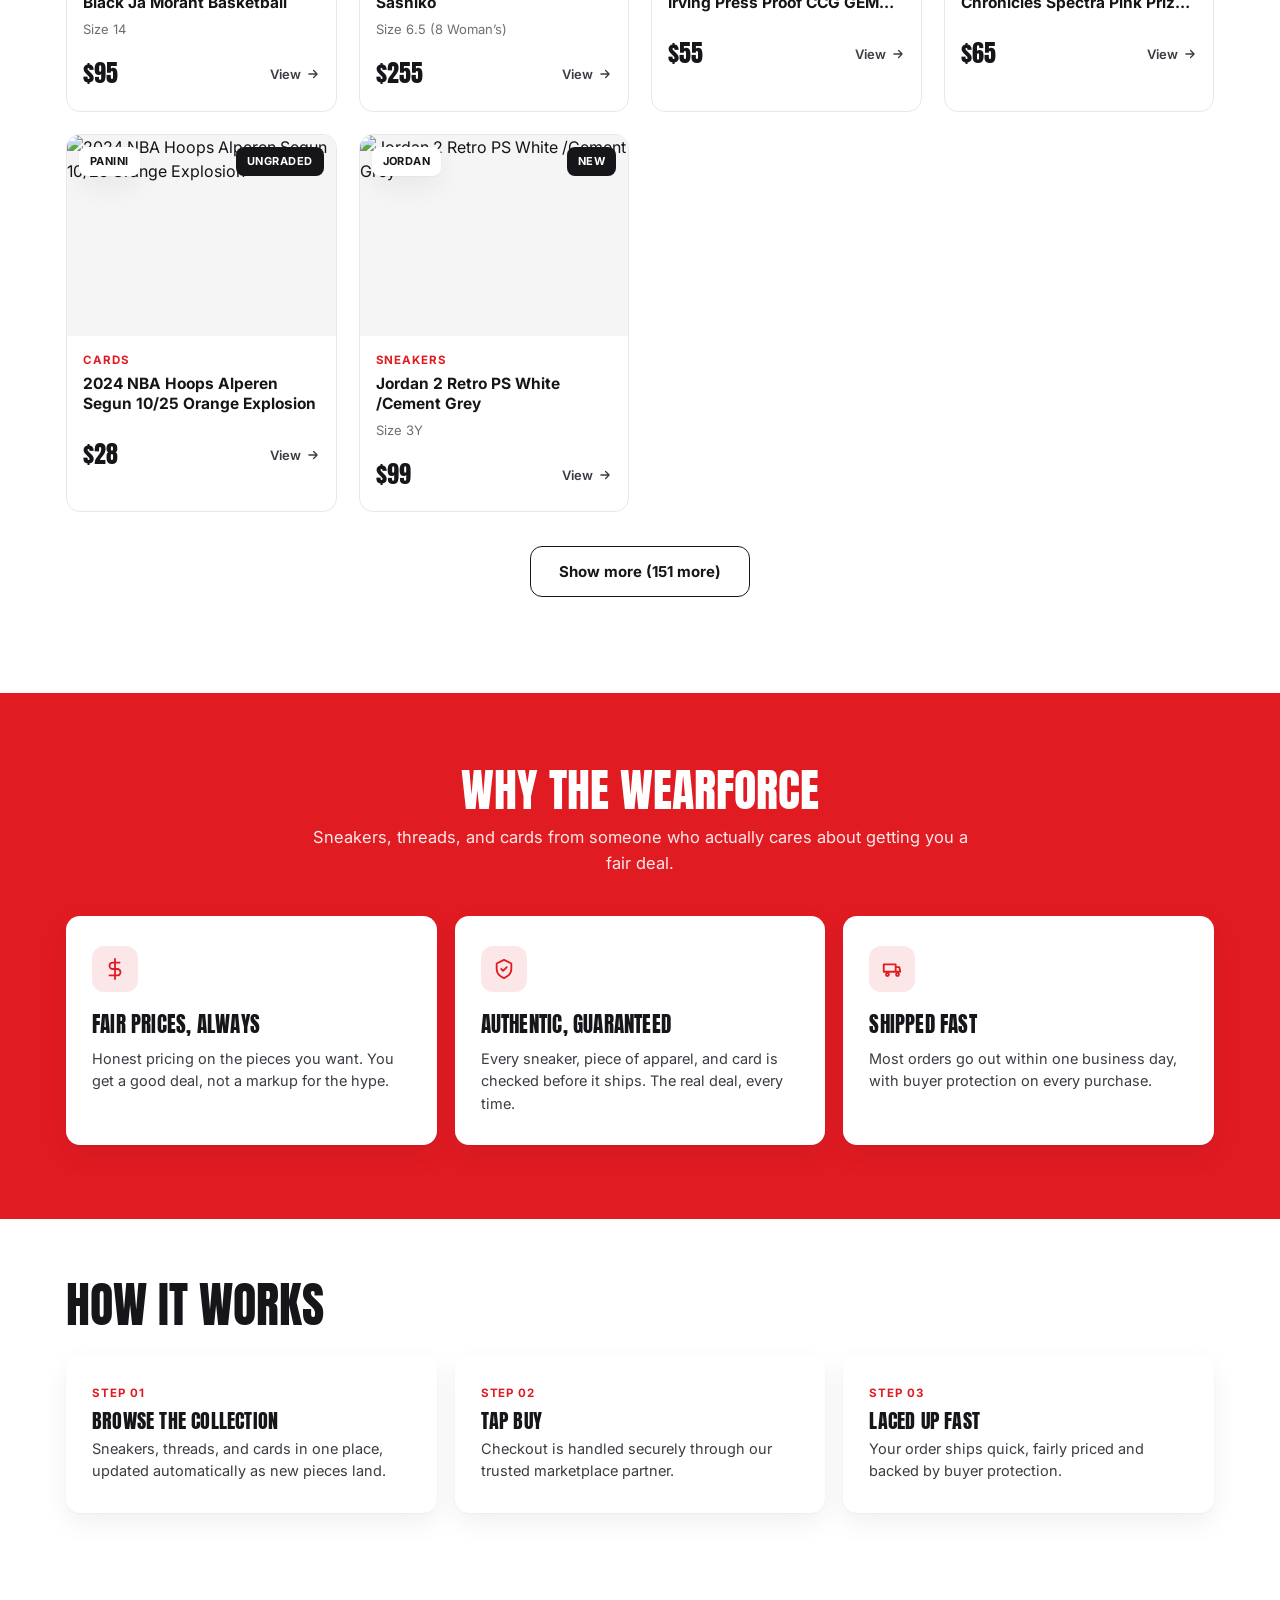
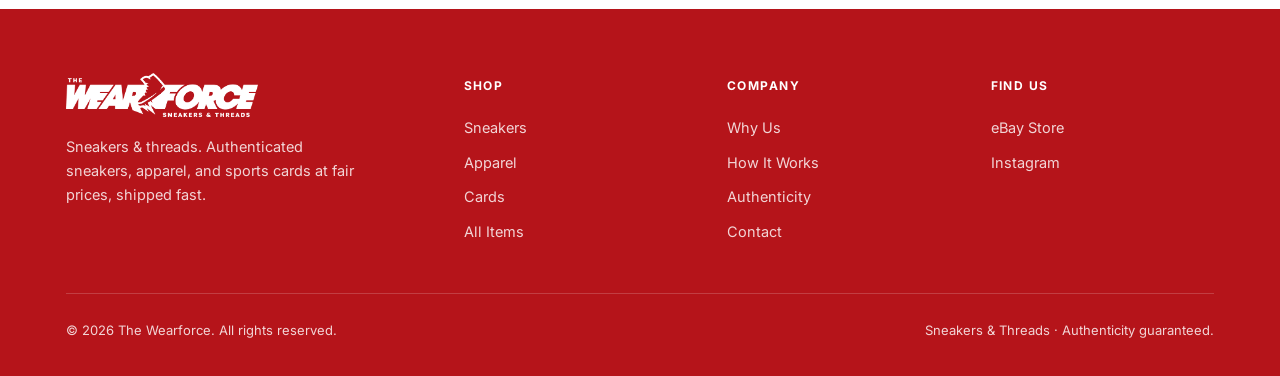
==== commit 6901b55a: "Show 10 newest items by default with Show more; sort newest-first Storefront now shows the 10 most r" ====
--- a/site/index.html
+++ b/site/index.html
@@ -26,7 +26,7 @@
         <a href="#shop">Shop</a>
         <a href="#why">Why Us</a>
         <a href="#how">How It Works</a>
-        <a href="https://www.ebay.com/" target="_blank" rel="noopener" class="nav-ebay">Our eBay Store</a>
+        <a href="https://www.ebay.com/usr/thewearforce" target="_blank" rel="noopener" class="nav-ebay">Our eBay Store</a>
       </nav>
     </div>
   </header>
@@ -84,6 +84,9 @@
       </div>
 
       <div class="grid" id="grid"></div>
+      <div class="more-wrap">
+        <button id="showMore" class="btn btn-outline" type="button" style="display:none">Show more</button>
+      </div>
     </div>
   </section>
 
@@ -162,7 +165,7 @@
         </div>
         <div class="footer-col">
           <h4>Find Us</h4>
-          <a href="https://www.ebay.com/" target="_blank" rel="noopener">eBay Store</a>
+          <a href="https://www.ebay.com/usr/thewearforce" target="_blank" rel="noopener">eBay Store</a>
           <a href="#">Instagram</a>
         </div>
       </div>
--- a/site/css/styles.css
+++ b/site/css/styles.css
@@ -290,6 +290,8 @@
 }
 .card:hover .card-go { color: var(--red); gap: 9px; }
 .empty { text-align: center; padding: 60px 20px; color: var(--muted); grid-column: 1 / -1; }
+.more-wrap { text-align: center; margin-top: 34px; }
+.more-wrap .btn { min-width: 220px; }
 
 /* ---------- Value band (red) ---------- */
 .value { background: var(--red); color: #fff; padding: 74px 0; }
@@ -334,16 +336,51 @@
 .crumbs { font-size: 13.5px; color: var(--muted); margin-bottom: 24px; }
 .crumbs a:hover { color: var(--red); }
 .pd-grid { display: grid; grid-template-columns: 1.1fr 1fr; gap: 56px; align-items: start; }
+.pd-grid > * { min-width: 0; }   /* let columns shrink, never force sideways scroll */
+.pd-gallery { position: sticky; top: 104px; }
 .pd-media {
-  background: var(--soft);
+  background: #fff;
   border: 1px solid var(--line);
   border-radius: var(--radius);
   aspect-ratio: 4 / 3;
   display: flex; align-items: center; justify-content: center;
   overflow: hidden; position: relative;
 }
-.pd-media img { width: 100%; height: 100%; object-fit: cover; }
+.pd-media img { width: 100%; height: 100%; object-fit: contain; }
 .pd-media .ph svg { width: 46%; height: 46%; }
+.pd-nav {
+  position: absolute; top: 50%; transform: translateY(-50%);
+  width: 44px; height: 44px; border-radius: 50%;
+  border: 0; background: rgba(255,255,255,.92); color: var(--ink);
+  font-size: 26px; line-height: 1; cursor: pointer;
+  display: flex; align-items: center; justify-content: center;
+  box-shadow: var(--shadow); transition: background .15s, transform .12s;
+  z-index: 2;
+}
+.pd-nav:hover { background: #fff; }
+.pd-nav:active { transform: translateY(-50%) scale(.94); }
+.pd-nav.prev { left: 12px; }
+.pd-nav.next { right: 12px; }
+.pd-counter {
+  position: absolute; bottom: 12px; right: 12px; z-index: 2;
+  background: rgba(23,23,27,.72); color: #fff;
+  font-size: 12px; font-weight: 600; padding: 4px 11px; border-radius: 999px;
+}
+.pd-thumbs {
+  display: flex; flex-wrap: wrap; gap: 10px; margin-top: 12px;
+}
+.pd-thumb {
+  flex: 0 0 auto;
+  width: 66px; height: 66px;
+  border: 1.5px solid var(--line);
+  border-radius: 10px;
+  background: #fff;
+  padding: 0; cursor: pointer; overflow: hidden;
+  transition: border-color .15s;
+}
+.pd-thumb img { width: 100%; height: 100%; object-fit: cover; }
+.pd-thumb:hover { border-color: var(--ink); }
+.pd-thumb.active { border-color: var(--red); }
 .pd-info { padding-top: 6px; }
 .pd-cat { color: var(--red); font-weight: 700; letter-spacing: .08em; text-transform: uppercase; font-size: 12.5px; }
 .pd-info h1 {
@@ -366,6 +403,7 @@
 /* ---------- Responsive ---------- */
 @media (max-width: 860px) {
   .pd-grid { grid-template-columns: 1fr; gap: 28px; }
+  .pd-gallery { position: static; }
   .value-grid { grid-template-columns: 1fr; }
   .footer-top { grid-template-columns: 1fr 1fr; gap: 28px; }
   .footer-brand { grid-column: 1 / -1; }
@@ -374,22 +412,37 @@
   .header-inner { height: 76px; }
   .brand-logo img { height: 40px; }
   .main-nav {
-    position: fixed;
-    inset: 76px 0 auto 0;
+    position: absolute;
+    top: 100%;
+    left: 0;
+    right: 0;
     background: #fff;
     flex-direction: column;
-    align-items: flex-start;
+    align-items: stretch;
     gap: 0;
-    padding: 8px 26px 20px;
+    padding: 8px 26px 22px;
     border-bottom: 1px solid var(--line);
     box-shadow: var(--shadow);
-    transform: translateY(-130%);
-    transition: transform .25s ease;
+    opacity: 0;
+    visibility: hidden;
+    transform: translateY(-8px);
+    transition: opacity .2s ease, transform .2s ease, visibility .2s;
   }
-  .main-nav.open { transform: translateY(0); }
-  .main-nav a { width: 100%; padding: 14px 0; font-size: 16px; }
-  .nav-ebay { padding: 14px 0; border-radius: 0; background: none; color: var(--red) !important; }
+  .main-nav.open { opacity: 1; visibility: visible; transform: translateY(0); }
+  .main-nav a { width: 100%; padding: 15px 2px; font-size: 16px; border-bottom: 1px solid var(--line); }
+  .main-nav a:nth-last-child(2) { border-bottom: 0; }
+  .nav-ebay {
+    background: var(--red);
+    color: #fff !important;
+    text-align: center;
+    padding: 15px !important;
+    border-radius: 10px;
+    margin-top: 12px;
+    border-bottom: 0 !important;
+  }
   .nav-toggle { display: block; }
   .hero-inner { padding: 56px 0 52px; }
   .footer-top { grid-template-columns: 1fr; }
-}
+  .pd-thumbs { display: none; }      /* mobile: swipe / arrows instead of thumbnails */
+  .pd-nav { width: 40px; height: 40px; font-size: 24px; }
+}
